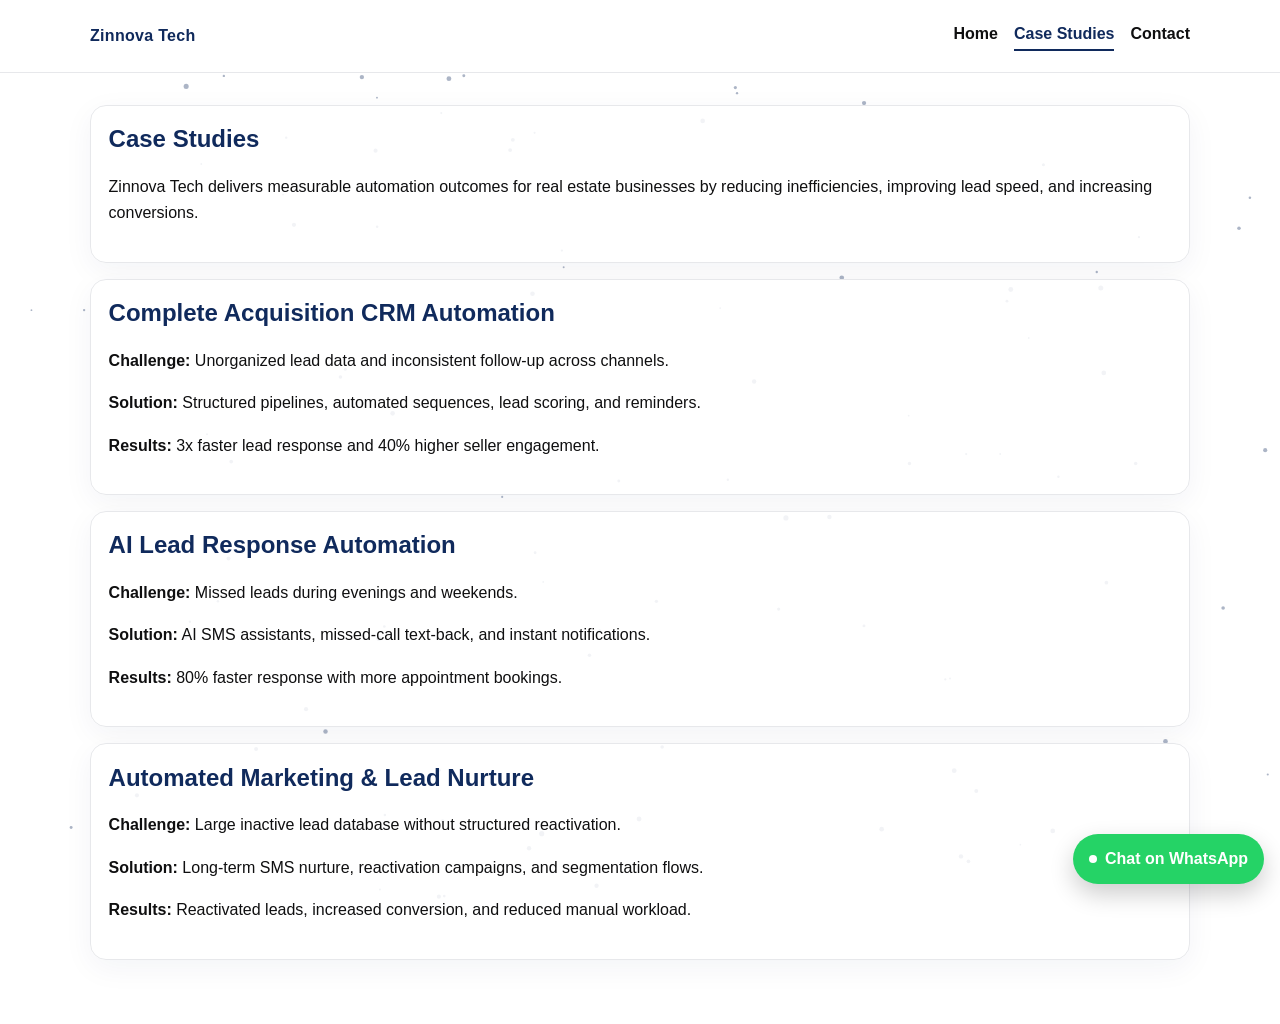
==== case-studies.html @ e3f0b49b "Build styled multi-page site with cursor particles and WhatsApp widget" ====
<!doctype html>
<html lang="en">
  <head>
    <meta charset="UTF-8" />
    <meta name="viewport" content="width=device-width, initial-scale=1.0" />
    <title>Zinnova Tech | Case Studies</title>
    <link rel="stylesheet" href="styles.css" />
  </head>
  <body>
    <canvas id="particle-canvas" aria-hidden="true"></canvas>

    <header class="site-header">
      <div class="container nav-wrap">
        <a class="logo" href="index.html">Zinnova Tech</a>
        <nav>
          <a href="index.html">Home</a>
          <a href="case-studies.html" class="active">Case Studies</a>
          <a href="contact.html">Contact</a>
        </nav>
      </div>
    </header>

    <main class="container">
      <section class="card">
        <h1>Case Studies</h1>
        <p>
          Zinnova Tech delivers measurable automation outcomes for real estate businesses by
          reducing inefficiencies, improving lead speed, and increasing conversions.
        </p>
      </section>

      <section class="card">
        <h2>Complete Acquisition CRM Automation</h2>
        <p><strong>Challenge:</strong> Unorganized lead data and inconsistent follow-up across channels.</p>
        <p><strong>Solution:</strong> Structured pipelines, automated sequences, lead scoring, and reminders.</p>
        <p><strong>Results:</strong> 3x faster lead response and 40% higher seller engagement.</p>
      </section>

      <section class="card">
        <h2>AI Lead Response Automation</h2>
        <p><strong>Challenge:</strong> Missed leads during evenings and weekends.</p>
        <p><strong>Solution:</strong> AI SMS assistants, missed-call text-back, and instant notifications.</p>
        <p><strong>Results:</strong> 80% faster response with more appointment bookings.</p>
      </section>

      <section class="card">
        <h2>Automated Marketing & Lead Nurture</h2>
        <p><strong>Challenge:</strong> Large inactive lead database without structured reactivation.</p>
        <p><strong>Solution:</strong> Long-term SMS nurture, reactivation campaigns, and segmentation flows.</p>
        <p><strong>Results:</strong> Reactivated leads, increased conversion, and reduced manual workload.</p>
      </section>
    </main>

    <a
      class="whatsapp-widget"
      href="https://wa.me/923081890453"
      target="_blank"
      rel="noopener noreferrer"
      aria-label="Chat on WhatsApp"
    >
      <span class="dot"></span>
      Chat on WhatsApp
    </a>

    <script src="script.js"></script>
  </body>
</html>
---- styles.css ----
:root {
  --bg: #ffffff;
  --text: #0f0f10;
  --navy: #102a5c;
  --muted: #4c5565;
  --border: #e7e8eb;
  --card: rgba(255, 255, 255, 0.84);
}

* {
  box-sizing: border-box;
}

body {
  margin: 0;
  font-family: Inter, Segoe UI, Roboto, Arial, sans-serif;
  background: var(--bg);
  color: var(--text);
  line-height: 1.65;
}

#particle-canvas {
  position: fixed;
  inset: 0;
  z-index: -1;
  pointer-events: none;
}

.container {
  width: min(1100px, calc(100% - 2rem));
  margin-inline: auto;
}

.site-header {
  position: sticky;
  top: 0;
  z-index: 4;
  background: rgba(255, 255, 255, 0.95);
  backdrop-filter: blur(8px);
  border-bottom: 1px solid var(--border);
}

.nav-wrap {
  min-height: 72px;
  display: flex;
  align-items: center;
  justify-content: space-between;
  gap: 1rem;
}

.logo {
  color: var(--navy);
  text-decoration: none;
  font-weight: 800;
  letter-spacing: 0.3px;
}

nav {
  display: flex;
  gap: 1rem;
}

nav a {
  color: var(--text);
  text-decoration: none;
  font-weight: 600;
  padding-bottom: 2px;
  border-bottom: 2px solid transparent;
}

nav a.active,
nav a:hover {
  color: var(--navy);
  border-color: var(--navy);
}

main {
  padding: 2rem 0 4rem;
  display: grid;
  gap: 1rem;
}

.card {
  border: 1px solid var(--border);
  border-radius: 16px;
  background: var(--card);
  padding: 1.2rem 1.1rem;
  box-shadow: 0 8px 30px rgba(16, 42, 92, 0.05);
}

h1,
h2,
h3 {
  color: var(--navy);
  line-height: 1.2;
  margin-top: 0;
}

p,
li {
  color: var(--text);
}

.hero p {
  color: var(--muted);
}

.grid.two {
  display: grid;
  grid-template-columns: repeat(2, minmax(0, 1fr));
  gap: 1rem;
}

.button-row {
  margin-top: 1rem;
  display: flex;
  gap: 0.75rem;
  flex-wrap: wrap;
}

.btn {
  display: inline-flex;
  align-items: center;
  justify-content: center;
  text-decoration: none;
  border-radius: 10px;
  padding: 0.65rem 1rem;
  font-weight: 700;
  border: 1px solid var(--border);
  color: var(--text);
  transition: transform 0.2s ease, box-shadow 0.2s ease;
}

.btn:hover {
  transform: translateY(-1px);
  box-shadow: 0 8px 20px rgba(0, 0, 0, 0.07);
}

.btn.primary {
  background: var(--navy);
  color: white;
  border-color: var(--navy);
}

.whatsapp-widget {
  position: fixed;
  right: 1rem;
  bottom: 1rem;
  z-index: 5;
  background: #25d366;
  color: #fff;
  text-decoration: none;
  padding: 0.75rem 1rem;
  border-radius: 999px;
  font-weight: 700;
  box-shadow: 0 10px 24px rgba(0, 0, 0, 0.2);
  display: inline-flex;
  align-items: center;
  gap: 0.5rem;
}

.whatsapp-widget .dot {
  width: 8px;
  height: 8px;
  background: white;
  border-radius: 999px;
}

@media (max-width: 800px) {
  .grid.two {
    grid-template-columns: 1fr;
  }

  nav {
    font-size: 0.92rem;
  }
}
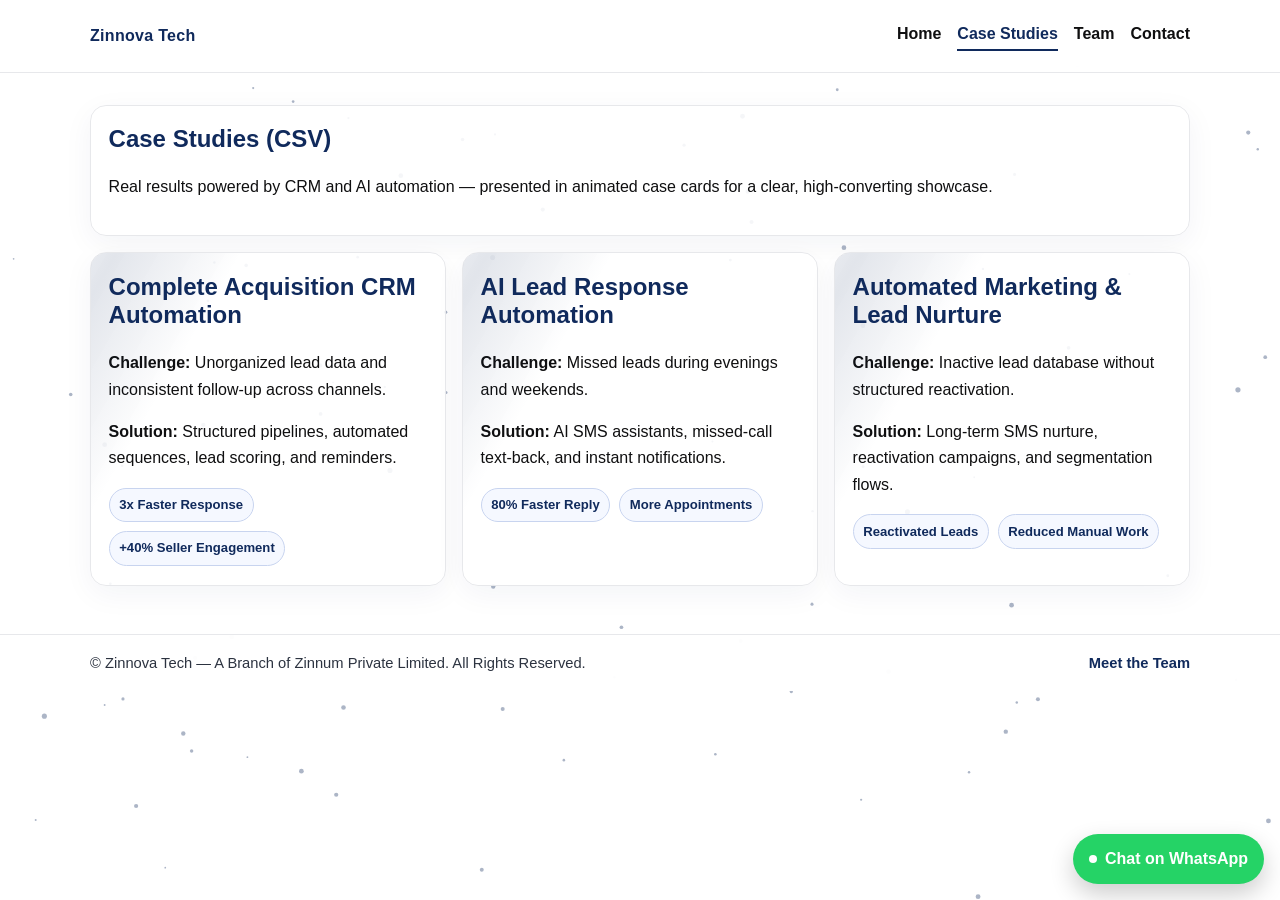
==== commit 0ad05005: "Enhance pages with animated case cards, footer, and new team page" ====
--- a/case-studies.html
+++ b/case-studies.html
@@ -15,41 +15,60 @@
         <nav>
           <a href="index.html">Home</a>
           <a href="case-studies.html" class="active">Case Studies</a>
+          <a href="team.html">Team</a>
           <a href="contact.html">Contact</a>
         </nav>
       </div>
     </header>
 
     <main class="container">
-      <section class="card">
-        <h1>Case Studies</h1>
+      <section class="card animated-card">
+        <h1>Case Studies (CSV)</h1>
         <p>
-          Zinnova Tech delivers measurable automation outcomes for real estate businesses by
-          reducing inefficiencies, improving lead speed, and increasing conversions.
+          Real results powered by CRM and AI automation — presented in animated case cards for a
+          clear, high-converting showcase.
         </p>
       </section>
 
-      <section class="card">
-        <h2>Complete Acquisition CRM Automation</h2>
-        <p><strong>Challenge:</strong> Unorganized lead data and inconsistent follow-up across channels.</p>
-        <p><strong>Solution:</strong> Structured pipelines, automated sequences, lead scoring, and reminders.</p>
-        <p><strong>Results:</strong> 3x faster lead response and 40% higher seller engagement.</p>
-      </section>
+      <section class="study-grid">
+        <article class="card study-card animated-card delay-1">
+          <h2>Complete Acquisition CRM Automation</h2>
+          <p><strong>Challenge:</strong> Unorganized lead data and inconsistent follow-up across channels.</p>
+          <p><strong>Solution:</strong> Structured pipelines, automated sequences, lead scoring, and reminders.</p>
+          <div class="result-row">
+            <span class="pill">3x Faster Response</span>
+            <span class="pill">+40% Seller Engagement</span>
+          </div>
+        </article>
 
-      <section class="card">
-        <h2>AI Lead Response Automation</h2>
-        <p><strong>Challenge:</strong> Missed leads during evenings and weekends.</p>
-        <p><strong>Solution:</strong> AI SMS assistants, missed-call text-back, and instant notifications.</p>
-        <p><strong>Results:</strong> 80% faster response with more appointment bookings.</p>
-      </section>
+        <article class="card study-card animated-card delay-2">
+          <h2>AI Lead Response Automation</h2>
+          <p><strong>Challenge:</strong> Missed leads during evenings and weekends.</p>
+          <p><strong>Solution:</strong> AI SMS assistants, missed-call text-back, and instant notifications.</p>
+          <div class="result-row">
+            <span class="pill">80% Faster Reply</span>
+            <span class="pill">More Appointments</span>
+          </div>
+        </article>
 
-      <section class="card">
-        <h2>Automated Marketing & Lead Nurture</h2>
-        <p><strong>Challenge:</strong> Large inactive lead database without structured reactivation.</p>
-        <p><strong>Solution:</strong> Long-term SMS nurture, reactivation campaigns, and segmentation flows.</p>
-        <p><strong>Results:</strong> Reactivated leads, increased conversion, and reduced manual workload.</p>
+        <article class="card study-card animated-card delay-3">
+          <h2>Automated Marketing & Lead Nurture</h2>
+          <p><strong>Challenge:</strong> Inactive lead database without structured reactivation.</p>
+          <p><strong>Solution:</strong> Long-term SMS nurture, reactivation campaigns, and segmentation flows.</p>
+          <div class="result-row">
+            <span class="pill">Reactivated Leads</span>
+            <span class="pill">Reduced Manual Work</span>
+          </div>
+        </article>
       </section>
     </main>
+
+    <footer class="site-footer">
+      <div class="container footer-wrap">
+        <p>© Zinnova Tech — A Branch of Zinnum Private Limited. All Rights Reserved.</p>
+        <p><a href="team.html">Meet the Team</a></p>
+      </div>
+    </footer>
 
     <a
       class="whatsapp-widget"
--- a/styles.css
+++ b/styles.css
@@ -4,12 +4,10 @@
   --navy: #102a5c;
   --muted: #4c5565;
   --border: #e7e8eb;
-  --card: rgba(255, 255, 255, 0.84);
-}
-
-* {
-  box-sizing: border-box;
-}
+  --card: rgba(255, 255, 255, 0.88);
+}
+
+* { box-sizing: border-box; }
 
 body {
   margin: 0;
@@ -34,7 +32,7 @@
 .site-header {
   position: sticky;
   top: 0;
-  z-index: 4;
+  z-index: 8;
   background: rgba(255, 255, 255, 0.95);
   backdrop-filter: blur(8px);
   border-bottom: 1px solid var(--border);
@@ -52,13 +50,10 @@
   color: var(--navy);
   text-decoration: none;
   font-weight: 800;
-  letter-spacing: 0.3px;
-}
-
-nav {
-  display: flex;
-  gap: 1rem;
-}
+  letter-spacing: .3px;
+}
+
+nav { display: flex; gap: 1rem; flex-wrap: wrap; }
 
 nav a {
   color: var(--text);
@@ -75,7 +70,7 @@
 }
 
 main {
-  padding: 2rem 0 4rem;
+  padding: 2rem 0 3rem;
   display: grid;
   gap: 1rem;
 }
@@ -85,25 +80,65 @@
   border-radius: 16px;
   background: var(--card);
   padding: 1.2rem 1.1rem;
-  box-shadow: 0 8px 30px rgba(16, 42, 92, 0.05);
-}
-
-h1,
-h2,
-h3 {
+  box-shadow: 0 8px 30px rgba(16, 42, 92, .05);
+  transition: transform .25s ease, box-shadow .25s ease;
+}
+
+.animated-card {
+  opacity: 0;
+  transform: translateY(14px);
+  animation: cardIn .65s ease forwards;
+}
+.delay-1 { animation-delay: .08s; }
+.delay-2 { animation-delay: .16s; }
+.delay-3 { animation-delay: .24s; }
+.delay-4 { animation-delay: .32s; }
+
+.card:hover {
+  transform: translateY(-5px);
+  box-shadow: 0 14px 38px rgba(16, 42, 92, .12);
+}
+
+.study-card {
+  position: relative;
+  overflow: hidden;
+}
+
+.study-card::before {
+  content: "";
+  position: absolute;
+  inset: -150% -20%;
+  background: linear-gradient(120deg, transparent 40%, rgba(16, 42, 92, .12), transparent 60%);
+  transform: translateX(-50%);
+  animation: shimmer 5s linear infinite;
+}
+
+.study-grid {
+  display: grid;
+  gap: 1rem;
+  grid-template-columns: repeat(3, minmax(0, 1fr));
+}
+
+.pill {
+  display: inline-block;
+  font-size: .82rem;
+  padding: .34rem .6rem;
+  border-radius: 999px;
+  border: 1px solid #c8d4ef;
   color: var(--navy);
-  line-height: 1.2;
-  margin-top: 0;
-}
-
-p,
-li {
-  color: var(--text);
-}
-
-.hero p {
-  color: var(--muted);
-}
+  background: #f5f8ff;
+  font-weight: 700;
+}
+
+.result-row {
+  display: flex;
+  gap: .55rem;
+  flex-wrap: wrap;
+}
+
+h1,h2,h3 { color: var(--navy); line-height: 1.2; margin-top: 0; }
+p,li { color: var(--text); }
+.hero p { color: var(--muted); }
 
 .grid.two {
   display: grid;
@@ -114,7 +149,7 @@
 .button-row {
   margin-top: 1rem;
   display: flex;
-  gap: 0.75rem;
+  gap: .75rem;
   flex-wrap: wrap;
 }
 
@@ -124,54 +159,76 @@
   justify-content: center;
   text-decoration: none;
   border-radius: 10px;
-  padding: 0.65rem 1rem;
+  padding: .65rem 1rem;
   font-weight: 700;
   border: 1px solid var(--border);
   color: var(--text);
-  transition: transform 0.2s ease, box-shadow 0.2s ease;
-}
-
-.btn:hover {
-  transform: translateY(-1px);
-  box-shadow: 0 8px 20px rgba(0, 0, 0, 0.07);
-}
-
-.btn.primary {
-  background: var(--navy);
-  color: white;
-  border-color: var(--navy);
-}
+  transition: transform .2s ease, box-shadow .2s ease;
+}
+
+.btn:hover { transform: translateY(-1px); box-shadow: 0 8px 20px rgba(0,0,0,.07); }
+.btn.primary { background: var(--navy); color: #fff; border-color: var(--navy); }
+
+.site-footer {
+  border-top: 1px solid var(--border);
+  background: rgba(255, 255, 255, .97);
+}
+
+.footer-wrap {
+  padding: 1rem 0;
+  display: flex;
+  align-items: center;
+  justify-content: space-between;
+  gap: 1rem;
+  flex-wrap: wrap;
+}
+
+.footer-wrap p {
+  margin: 0;
+  color: #2c3340;
+  font-size: .92rem;
+}
+
+.footer-wrap a { color: var(--navy); font-weight: 700; text-decoration: none; }
 
 .whatsapp-widget {
   position: fixed;
   right: 1rem;
   bottom: 1rem;
-  z-index: 5;
+  z-index: 12;
   background: #25d366;
   color: #fff;
   text-decoration: none;
-  padding: 0.75rem 1rem;
+  padding: .75rem 1rem;
   border-radius: 999px;
   font-weight: 700;
-  box-shadow: 0 10px 24px rgba(0, 0, 0, 0.2);
+  box-shadow: 0 10px 24px rgba(0, 0, 0, .2);
   display: inline-flex;
   align-items: center;
-  gap: 0.5rem;
+  gap: .5rem;
 }
 
 .whatsapp-widget .dot {
   width: 8px;
   height: 8px;
-  background: white;
+  background: #fff;
   border-radius: 999px;
 }
 
+@keyframes cardIn {
+  to { opacity: 1; transform: translateY(0); }
+}
+
+@keyframes shimmer {
+  0% { transform: translateX(-40%) rotate(8deg); }
+  100% { transform: translateX(40%) rotate(8deg); }
+}
+
+@media (max-width: 980px) {
+  .study-grid { grid-template-columns: 1fr; }
+}
+
 @media (max-width: 800px) {
-  .grid.two {
-    grid-template-columns: 1fr;
-  }
-
-  nav {
-    font-size: 0.92rem;
-  }
-}
+  .grid.two { grid-template-columns: 1fr; }
+  nav { font-size: .92rem; }
+}
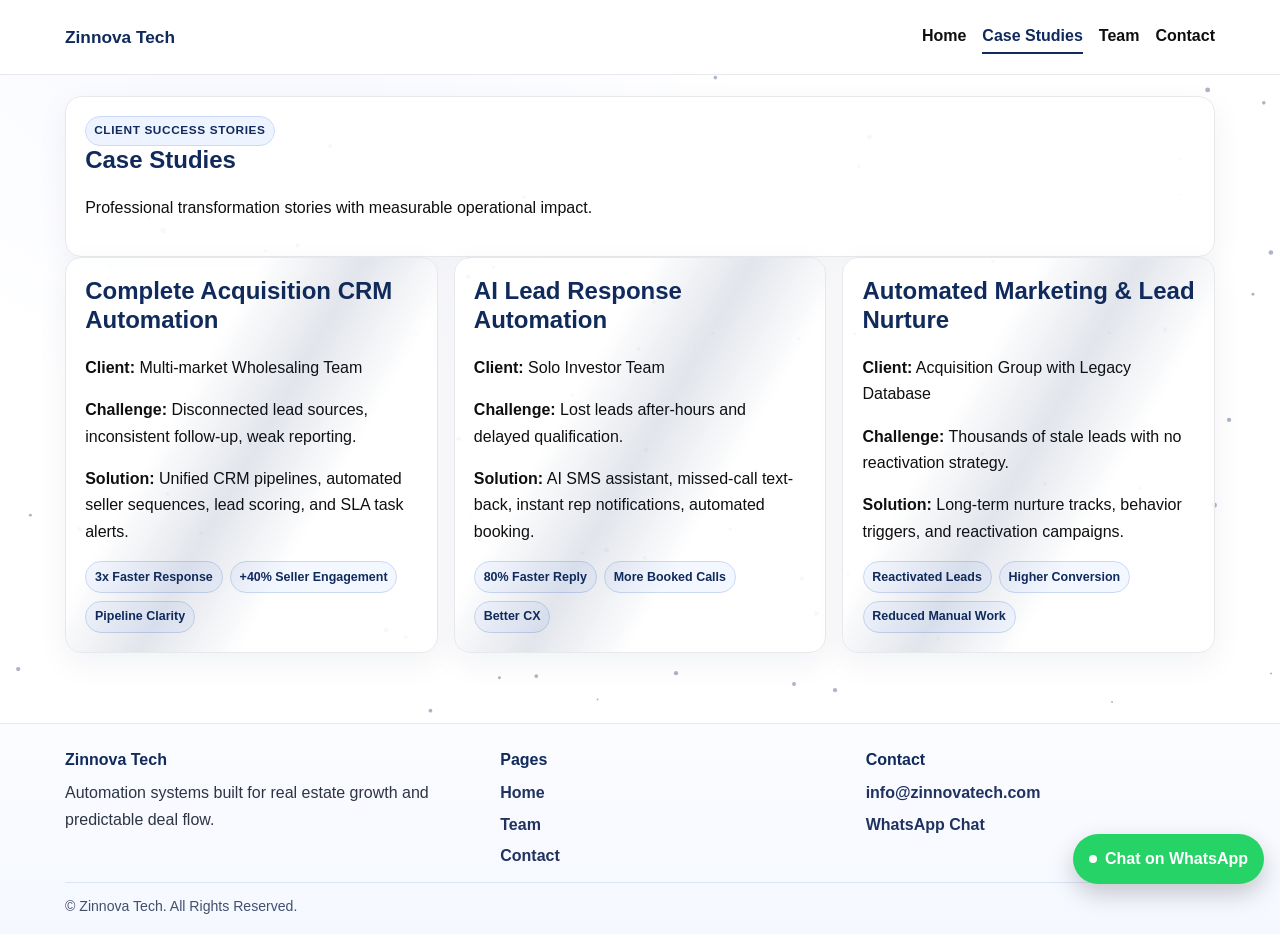
==== commit 44e7dd62: "Professionalize UI with detailed team profiles, advanced cards, and full footer" ====
--- a/case-studies.html
+++ b/case-studies.html
@@ -8,7 +8,6 @@
   </head>
   <body>
     <canvas id="particle-canvas" aria-hidden="true"></canvas>
-
     <header class="site-header">
       <div class="container nav-wrap">
         <a class="logo" href="index.html">Zinnova Tech</a>
@@ -21,66 +20,50 @@
       </div>
     </header>
 
-    <main class="container">
+    <main class="container section-gap">
       <section class="card animated-card">
-        <h1>Case Studies (CSV)</h1>
-        <p>
-          Real results powered by CRM and AI automation — presented in animated case cards for a
-          clear, high-converting showcase.
-        </p>
+        <span class="eyebrow">Client Success Stories</span>
+        <h1>Case Studies</h1>
+        <p>Professional transformation stories with measurable operational impact.</p>
       </section>
 
       <section class="study-grid">
         <article class="card study-card animated-card delay-1">
           <h2>Complete Acquisition CRM Automation</h2>
-          <p><strong>Challenge:</strong> Unorganized lead data and inconsistent follow-up across channels.</p>
-          <p><strong>Solution:</strong> Structured pipelines, automated sequences, lead scoring, and reminders.</p>
-          <div class="result-row">
-            <span class="pill">3x Faster Response</span>
-            <span class="pill">+40% Seller Engagement</span>
-          </div>
+          <p><strong>Client:</strong> Multi-market Wholesaling Team</p>
+          <p><strong>Challenge:</strong> Disconnected lead sources, inconsistent follow-up, weak reporting.</p>
+          <p><strong>Solution:</strong> Unified CRM pipelines, automated seller sequences, lead scoring, and SLA task alerts.</p>
+          <div class="result-row"><span class="pill">3x Faster Response</span><span class="pill">+40% Seller Engagement</span><span class="pill">Pipeline Clarity</span></div>
         </article>
 
         <article class="card study-card animated-card delay-2">
           <h2>AI Lead Response Automation</h2>
-          <p><strong>Challenge:</strong> Missed leads during evenings and weekends.</p>
-          <p><strong>Solution:</strong> AI SMS assistants, missed-call text-back, and instant notifications.</p>
-          <div class="result-row">
-            <span class="pill">80% Faster Reply</span>
-            <span class="pill">More Appointments</span>
-          </div>
+          <p><strong>Client:</strong> Solo Investor Team</p>
+          <p><strong>Challenge:</strong> Lost leads after-hours and delayed qualification.</p>
+          <p><strong>Solution:</strong> AI SMS assistant, missed-call text-back, instant rep notifications, automated booking.</p>
+          <div class="result-row"><span class="pill">80% Faster Reply</span><span class="pill">More Booked Calls</span><span class="pill">Better CX</span></div>
         </article>
 
         <article class="card study-card animated-card delay-3">
           <h2>Automated Marketing & Lead Nurture</h2>
-          <p><strong>Challenge:</strong> Inactive lead database without structured reactivation.</p>
-          <p><strong>Solution:</strong> Long-term SMS nurture, reactivation campaigns, and segmentation flows.</p>
-          <div class="result-row">
-            <span class="pill">Reactivated Leads</span>
-            <span class="pill">Reduced Manual Work</span>
-          </div>
+          <p><strong>Client:</strong> Acquisition Group with Legacy Database</p>
+          <p><strong>Challenge:</strong> Thousands of stale leads with no reactivation strategy.</p>
+          <p><strong>Solution:</strong> Long-term nurture tracks, behavior triggers, and reactivation campaigns.</p>
+          <div class="result-row"><span class="pill">Reactivated Leads</span><span class="pill">Higher Conversion</span><span class="pill">Reduced Manual Work</span></div>
         </article>
       </section>
     </main>
 
     <footer class="site-footer">
-      <div class="container footer-wrap">
-        <p>© Zinnova Tech — A Branch of Zinnum Private Limited. All Rights Reserved.</p>
-        <p><a href="team.html">Meet the Team</a></p>
+      <div class="container footer-grid">
+        <div><h4>Zinnova Tech</h4><p>Automation systems built for real estate growth and predictable deal flow.</p></div>
+        <div><h4>Pages</h4><ul><li><a href="index.html">Home</a></li><li><a href="team.html">Team</a></li><li><a href="contact.html">Contact</a></li></ul></div>
+        <div><h4>Contact</h4><ul><li><a href="mailto:info@zinnovatech.com">info@zinnovatech.com</a></li><li><a href="https://wa.me/923081890453" target="_blank" rel="noopener noreferrer">WhatsApp Chat</a></li></ul></div>
       </div>
+      <div class="container footer-bottom">© Zinnova Tech. All Rights Reserved.</div>
     </footer>
 
-    <a
-      class="whatsapp-widget"
-      href="https://wa.me/923081890453"
-      target="_blank"
-      rel="noopener noreferrer"
-      aria-label="Chat on WhatsApp"
-    >
-      <span class="dot"></span>
-      Chat on WhatsApp
-    </a>
-
+    <a class="whatsapp-widget" href="https://wa.me/923081890453" target="_blank" rel="noopener noreferrer" aria-label="Chat on WhatsApp"><span class="dot"></span>Chat on WhatsApp</a>
     <script src="script.js"></script>
   </body>
 </html>
--- a/styles.css
+++ b/styles.css
@@ -4,155 +4,137 @@
   --navy: #102a5c;
   --muted: #4c5565;
   --border: #e7e8eb;
-  --card: rgba(255, 255, 255, 0.88);
+  --card: rgba(255, 255, 255, 0.9);
 }
 
 * { box-sizing: border-box; }
-
+html, body { overflow-x: hidden; }
 body {
   margin: 0;
   font-family: Inter, Segoe UI, Roboto, Arial, sans-serif;
-  background: var(--bg);
   color: var(--text);
+  background: radial-gradient(circle at 20% -10%, #f4f7ff, #fff 35%) no-repeat;
   line-height: 1.65;
 }
 
-#particle-canvas {
-  position: fixed;
-  inset: 0;
-  z-index: -1;
-  pointer-events: none;
-}
-
-.container {
-  width: min(1100px, calc(100% - 2rem));
-  margin-inline: auto;
-}
+#particle-canvas { position: fixed; inset: 0; z-index: -1; pointer-events: none; }
+
+.container { width: min(1150px, calc(100% - 2rem)); margin-inline: auto; }
+.section-gap { padding-top: 1.3rem; padding-bottom: 2.4rem; }
 
 .site-header {
   position: sticky;
   top: 0;
-  z-index: 8;
-  background: rgba(255, 255, 255, 0.95);
+  z-index: 40;
+  background: rgba(255, 255, 255, 0.92);
+  border-bottom: 1px solid var(--border);
   backdrop-filter: blur(8px);
-  border-bottom: 1px solid var(--border);
-}
-
-.nav-wrap {
-  min-height: 72px;
-  display: flex;
-  align-items: center;
-  justify-content: space-between;
-  gap: 1rem;
-}
-
-.logo {
-  color: var(--navy);
-  text-decoration: none;
-  font-weight: 800;
-  letter-spacing: .3px;
-}
-
+}
+
+.nav-wrap { min-height: 74px; display: flex; align-items: center; justify-content: space-between; gap: 1rem; }
+.logo { color: var(--navy); text-decoration: none; font-size: 1.08rem; font-weight: 800; }
 nav { display: flex; gap: 1rem; flex-wrap: wrap; }
-
 nav a {
   color: var(--text);
   text-decoration: none;
   font-weight: 600;
-  padding-bottom: 2px;
+  padding: .2rem 0;
   border-bottom: 2px solid transparent;
-}
-
-nav a.active,
-nav a:hover {
+  transition: .2s ease;
+}
+nav a:hover, nav a.active { color: var(--navy); border-color: var(--navy); }
+
+.hero-section { padding: 2rem 0 1rem; }
+.hero-card {
+  background: linear-gradient(145deg, rgba(255,255,255,.95), rgba(246,250,255,.95));
+  border: 1px solid #dce5f7;
+}
+.eyebrow {
+  display: inline-block;
+  font-weight: 800;
+  letter-spacing: .6px;
+  text-transform: uppercase;
+  font-size: .74rem;
   color: var(--navy);
-  border-color: var(--navy);
-}
-
-main {
-  padding: 2rem 0 3rem;
+  background: #edf3ff;
+  border: 1px solid #ccdaf8;
+  padding: .26rem .5rem;
+  border-radius: 999px;
+}
+
+.hero-metrics {
+  margin-top: 1rem;
   display: grid;
-  gap: 1rem;
-}
+  gap: .6rem;
+  grid-template-columns: repeat(3, minmax(0, 1fr));
+}
+.hero-metrics div {
+  border: 1px solid #d9e3f7;
+  background: #f7faff;
+  border-radius: 12px;
+  padding: .65rem;
+  text-align: center;
+}
+.hero-metrics strong { display: block; color: var(--navy); font-size: 1.1rem; }
+.hero-metrics span { color: #3a465c; font-size: .85rem; }
 
 .card {
+  background: var(--card);
   border: 1px solid var(--border);
   border-radius: 16px;
-  background: var(--card);
-  padding: 1.2rem 1.1rem;
-  box-shadow: 0 8px 30px rgba(16, 42, 92, .05);
+  padding: 1.2rem;
+  box-shadow: 0 10px 32px rgba(16, 42, 92, 0.06);
   transition: transform .25s ease, box-shadow .25s ease;
 }
-
-.animated-card {
-  opacity: 0;
-  transform: translateY(14px);
-  animation: cardIn .65s ease forwards;
-}
-.delay-1 { animation-delay: .08s; }
-.delay-2 { animation-delay: .16s; }
-.delay-3 { animation-delay: .24s; }
-.delay-4 { animation-delay: .32s; }
-
-.card:hover {
-  transform: translateY(-5px);
-  box-shadow: 0 14px 38px rgba(16, 42, 92, .12);
-}
-
-.study-card {
-  position: relative;
-  overflow: hidden;
-}
-
+.card:hover { transform: translateY(-4px); box-shadow: 0 18px 40px rgba(16, 42, 92, 0.12); }
+
+.section-title { color: var(--navy); margin: 0 0 .85rem; }
+.feature-grid, .study-grid, .team-grid { display: grid; gap: 1rem; }
+.feature-grid { grid-template-columns: repeat(2, minmax(0, 1fr)); }
+.study-grid { grid-template-columns: repeat(3, minmax(0, 1fr)); }
+.team-grid { grid-template-columns: repeat(2, minmax(0, 1fr)); }
+.contact-grid { display: grid; grid-template-columns: 1.1fr .9fr; gap: 1rem; }
+
+.feature-card h3, .study-card h2, .team-card h3, h1, h2, h3 { color: var(--navy); margin-top: 0; line-height: 1.2; }
+p, li { color: var(--text); }
+
+.study-card { position: relative; overflow: hidden; }
 .study-card::before {
   content: "";
   position: absolute;
-  inset: -150% -20%;
-  background: linear-gradient(120deg, transparent 40%, rgba(16, 42, 92, .12), transparent 60%);
-  transform: translateX(-50%);
+  inset: -220% -60%;
+  background: linear-gradient(120deg, transparent 45%, rgba(16, 42, 92, .12), transparent 55%);
   animation: shimmer 5s linear infinite;
 }
-
-.study-grid {
+.result-row { display: flex; flex-wrap: wrap; gap: .45rem; margin-top: .4rem; }
+.pill {
+  border: 1px solid #ccd9f3;
+  background: #f3f7ff;
+  color: var(--navy);
+  border-radius: 999px;
+  padding: .3rem .55rem;
+  font-size: .78rem;
+  font-weight: 700;
+}
+
+.team-card .avatar {
+  width: 52px;
+  height: 52px;
+  border-radius: 50%;
+  background: linear-gradient(140deg, #15367c, #345fb7);
+  color: white;
+  font-weight: 800;
   display: grid;
-  gap: 1rem;
-  grid-template-columns: repeat(3, minmax(0, 1fr));
-}
-
-.pill {
-  display: inline-block;
-  font-size: .82rem;
-  padding: .34rem .6rem;
-  border-radius: 999px;
-  border: 1px solid #c8d4ef;
-  color: var(--navy);
-  background: #f5f8ff;
-  font-weight: 700;
-}
-
-.result-row {
-  display: flex;
-  gap: .55rem;
-  flex-wrap: wrap;
-}
-
-h1,h2,h3 { color: var(--navy); line-height: 1.2; margin-top: 0; }
-p,li { color: var(--text); }
-.hero p { color: var(--muted); }
-
-.grid.two {
-  display: grid;
-  grid-template-columns: repeat(2, minmax(0, 1fr));
-  gap: 1rem;
-}
-
-.button-row {
-  margin-top: 1rem;
-  display: flex;
-  gap: .75rem;
-  flex-wrap: wrap;
-}
-
+  place-items: center;
+  margin-bottom: .7rem;
+}
+.team-card .role {
+  margin: .2rem 0 .5rem;
+  color: #31466e;
+  font-weight: 700;
+}
+
+.button-row { margin-top: 1rem; display: flex; gap: .75rem; flex-wrap: wrap; }
 .btn {
   display: inline-flex;
   align-items: center;
@@ -163,72 +145,65 @@
   font-weight: 700;
   border: 1px solid var(--border);
   color: var(--text);
-  transition: transform .2s ease, box-shadow .2s ease;
-}
-
-.btn:hover { transform: translateY(-1px); box-shadow: 0 8px 20px rgba(0,0,0,.07); }
+}
 .btn.primary { background: var(--navy); color: #fff; border-color: var(--navy); }
 
 .site-footer {
+  margin-top: 2rem;
   border-top: 1px solid var(--border);
-  background: rgba(255, 255, 255, .97);
-}
-
-.footer-wrap {
-  padding: 1rem 0;
-  display: flex;
-  align-items: center;
-  justify-content: space-between;
+  background: linear-gradient(180deg, #fbfcff, #f5f8ff);
+}
+.footer-grid {
+  display: grid;
+  grid-template-columns: 1.2fr 1fr 1fr;
   gap: 1rem;
-  flex-wrap: wrap;
-}
-
-.footer-wrap p {
-  margin: 0;
-  color: #2c3340;
-  font-size: .92rem;
-}
-
-.footer-wrap a { color: var(--navy); font-weight: 700; text-decoration: none; }
+  padding: 1.4rem 0 .8rem;
+}
+.footer-grid h4 { margin: 0 0 .45rem; color: var(--navy); }
+.footer-grid p, .footer-grid li { margin: 0; color: #2d3544; }
+.footer-grid ul { list-style: none; padding: 0; margin: 0; display: grid; gap: .32rem; }
+.footer-grid a { color: #1f3260; text-decoration: none; font-weight: 600; }
+.footer-bottom {
+  border-top: 1px solid #dce3f3;
+  color: #42506c;
+  font-size: .88rem;
+  padding: .7rem 0 1rem;
+}
 
 .whatsapp-widget {
   position: fixed;
   right: 1rem;
   bottom: 1rem;
-  z-index: 12;
+  z-index: 90;
   background: #25d366;
   color: #fff;
   text-decoration: none;
   padding: .75rem 1rem;
   border-radius: 999px;
   font-weight: 700;
-  box-shadow: 0 10px 24px rgba(0, 0, 0, .2);
+  box-shadow: 0 10px 24px rgba(0,0,0,.2);
   display: inline-flex;
   align-items: center;
   gap: .5rem;
 }
-
-.whatsapp-widget .dot {
-  width: 8px;
-  height: 8px;
-  background: #fff;
-  border-radius: 999px;
-}
-
-@keyframes cardIn {
-  to { opacity: 1; transform: translateY(0); }
-}
-
-@keyframes shimmer {
-  0% { transform: translateX(-40%) rotate(8deg); }
-  100% { transform: translateX(40%) rotate(8deg); }
-}
-
-@media (max-width: 980px) {
+.whatsapp-widget .dot { width: 8px; height: 8px; background: #fff; border-radius: 999px; }
+
+.animated-card { opacity: 0; transform: translateY(12px); animation: cardIn .6s ease forwards; }
+.delay-1 { animation-delay: .08s; }
+.delay-2 { animation-delay: .16s; }
+.delay-3 { animation-delay: .24s; }
+.delay-4 { animation-delay: .32s; }
+
+@keyframes cardIn { to { opacity: 1; transform: translateY(0); } }
+@keyframes shimmer { 0% { transform: translateX(-50%) rotate(9deg); } 100% { transform: translateX(50%) rotate(9deg); } }
+
+@media (max-width: 1000px) {
   .study-grid { grid-template-columns: 1fr; }
-}
-
-@media (max-width: 800px) {
-  .grid.two { grid-template-columns: 1fr; }
-  nav { font-size: .92rem; }
-}
+  .team-grid { grid-template-columns: 1fr; }
+  .feature-grid { grid-template-columns: 1fr; }
+  .contact-grid { grid-template-columns: 1fr; }
+  .footer-grid { grid-template-columns: 1fr; }
+}
+@media (max-width: 760px) {
+  .hero-metrics { grid-template-columns: 1fr; }
+}
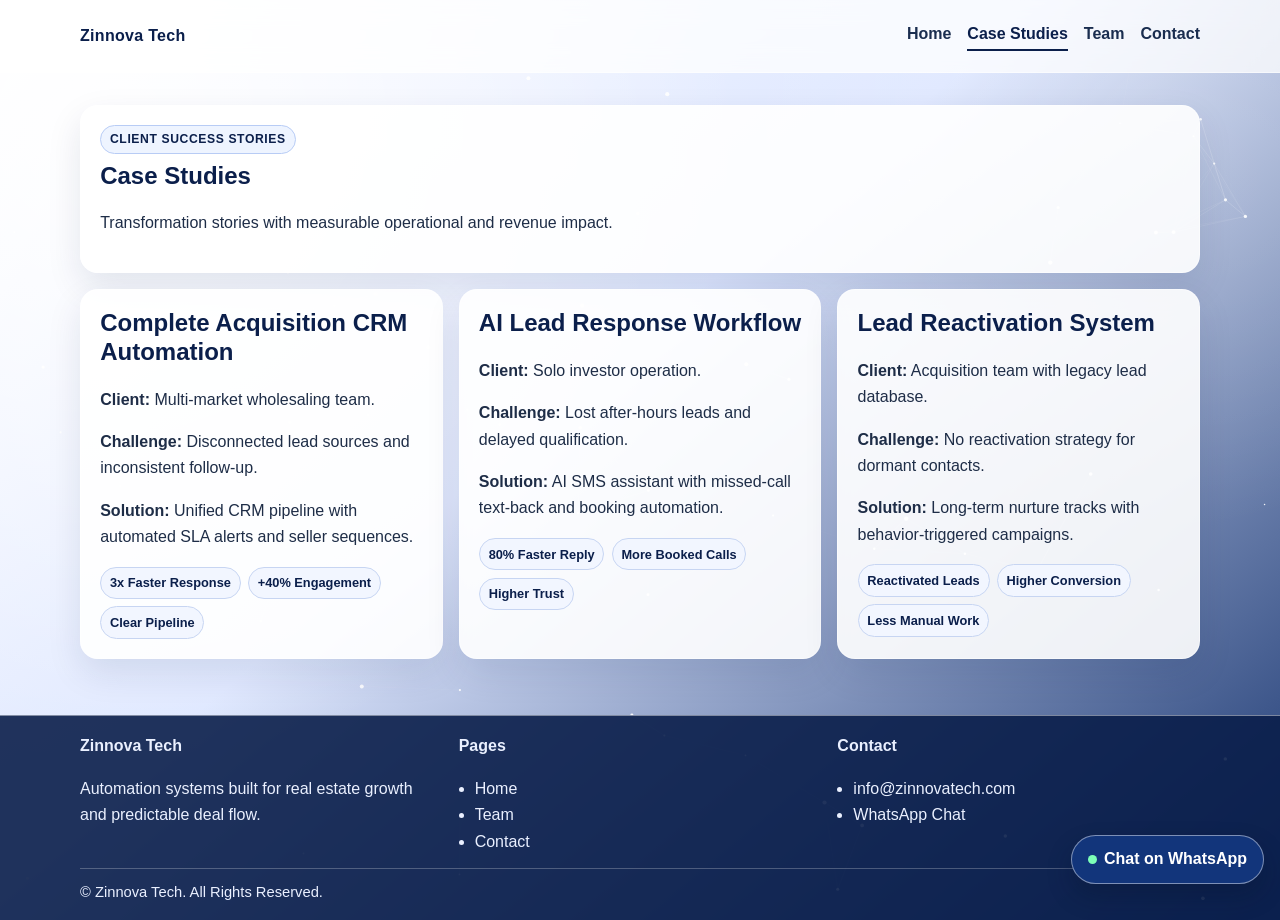
==== commit 89896182: "Fix all site pages and implement white AI particle gradient theme" ====
--- a/case-studies.html
+++ b/case-studies.html
@@ -8,6 +8,7 @@
   </head>
   <body>
     <canvas id="particle-canvas" aria-hidden="true"></canvas>
+
     <header class="site-header">
       <div class="container nav-wrap">
         <a class="logo" href="index.html">Zinnova Tech</a>
@@ -24,46 +25,63 @@
       <section class="card animated-card">
         <span class="eyebrow">Client Success Stories</span>
         <h1>Case Studies</h1>
-        <p>Professional transformation stories with measurable operational impact.</p>
+        <p>Transformation stories with measurable operational and revenue impact.</p>
       </section>
 
       <section class="study-grid">
-        <article class="card study-card animated-card delay-1">
+        <article class="card animated-card delay-1">
           <h2>Complete Acquisition CRM Automation</h2>
-          <p><strong>Client:</strong> Multi-market Wholesaling Team</p>
-          <p><strong>Challenge:</strong> Disconnected lead sources, inconsistent follow-up, weak reporting.</p>
-          <p><strong>Solution:</strong> Unified CRM pipelines, automated seller sequences, lead scoring, and SLA task alerts.</p>
-          <div class="result-row"><span class="pill">3x Faster Response</span><span class="pill">+40% Seller Engagement</span><span class="pill">Pipeline Clarity</span></div>
+          <p><strong>Client:</strong> Multi-market wholesaling team.</p>
+          <p><strong>Challenge:</strong> Disconnected lead sources and inconsistent follow-up.</p>
+          <p><strong>Solution:</strong> Unified CRM pipeline with automated SLA alerts and seller sequences.</p>
+          <div class="result-row"><span class="pill">3x Faster Response</span><span class="pill">+40% Engagement</span><span class="pill">Clear Pipeline</span></div>
         </article>
 
-        <article class="card study-card animated-card delay-2">
-          <h2>AI Lead Response Automation</h2>
-          <p><strong>Client:</strong> Solo Investor Team</p>
-          <p><strong>Challenge:</strong> Lost leads after-hours and delayed qualification.</p>
-          <p><strong>Solution:</strong> AI SMS assistant, missed-call text-back, instant rep notifications, automated booking.</p>
-          <div class="result-row"><span class="pill">80% Faster Reply</span><span class="pill">More Booked Calls</span><span class="pill">Better CX</span></div>
+        <article class="card animated-card delay-2">
+          <h2>AI Lead Response Workflow</h2>
+          <p><strong>Client:</strong> Solo investor operation.</p>
+          <p><strong>Challenge:</strong> Lost after-hours leads and delayed qualification.</p>
+          <p><strong>Solution:</strong> AI SMS assistant with missed-call text-back and booking automation.</p>
+          <div class="result-row"><span class="pill">80% Faster Reply</span><span class="pill">More Booked Calls</span><span class="pill">Higher Trust</span></div>
         </article>
 
-        <article class="card study-card animated-card delay-3">
-          <h2>Automated Marketing & Lead Nurture</h2>
-          <p><strong>Client:</strong> Acquisition Group with Legacy Database</p>
-          <p><strong>Challenge:</strong> Thousands of stale leads with no reactivation strategy.</p>
-          <p><strong>Solution:</strong> Long-term nurture tracks, behavior triggers, and reactivation campaigns.</p>
-          <div class="result-row"><span class="pill">Reactivated Leads</span><span class="pill">Higher Conversion</span><span class="pill">Reduced Manual Work</span></div>
+        <article class="card animated-card delay-3">
+          <h2>Lead Reactivation System</h2>
+          <p><strong>Client:</strong> Acquisition team with legacy lead database.</p>
+          <p><strong>Challenge:</strong> No reactivation strategy for dormant contacts.</p>
+          <p><strong>Solution:</strong> Long-term nurture tracks with behavior-triggered campaigns.</p>
+          <div class="result-row"><span class="pill">Reactivated Leads</span><span class="pill">Higher Conversion</span><span class="pill">Less Manual Work</span></div>
         </article>
       </section>
     </main>
 
     <footer class="site-footer">
       <div class="container footer-grid">
-        <div><h4>Zinnova Tech</h4><p>Automation systems built for real estate growth and predictable deal flow.</p></div>
-        <div><h4>Pages</h4><ul><li><a href="index.html">Home</a></li><li><a href="team.html">Team</a></li><li><a href="contact.html">Contact</a></li></ul></div>
-        <div><h4>Contact</h4><ul><li><a href="mailto:info@zinnovatech.com">info@zinnovatech.com</a></li><li><a href="https://wa.me/923081890453" target="_blank" rel="noopener noreferrer">WhatsApp Chat</a></li></ul></div>
+        <div>
+          <h4>Zinnova Tech</h4>
+          <p>Automation systems built for real estate growth and predictable deal flow.</p>
+        </div>
+        <div>
+          <h4>Pages</h4>
+          <ul>
+            <li><a href="index.html">Home</a></li>
+            <li><a href="team.html">Team</a></li>
+            <li><a href="contact.html">Contact</a></li>
+          </ul>
+        </div>
+        <div>
+          <h4>Contact</h4>
+          <ul>
+            <li><a href="mailto:info@zinnovatech.com">info@zinnovatech.com</a></li>
+            <li><a href="https://wa.me/923081890453" target="_blank" rel="noopener noreferrer">WhatsApp Chat</a></li>
+          </ul>
+        </div>
       </div>
       <div class="container footer-bottom">© Zinnova Tech. All Rights Reserved.</div>
     </footer>
 
     <a class="whatsapp-widget" href="https://wa.me/923081890453" target="_blank" rel="noopener noreferrer" aria-label="Chat on WhatsApp"><span class="dot"></span>Chat on WhatsApp</a>
+
     <script src="script.js"></script>
   </body>
 </html>
--- a/styles.css
+++ b/styles.css
@@ -1,209 +1,332 @@
 :root {
-  --bg: #ffffff;
-  --text: #0f0f10;
-  --navy: #102a5c;
-  --muted: #4c5565;
-  --border: #e7e8eb;
+  --navy: #0b1f4b;
+  --navy-deep: #07132f;
+  --text: #10233f;
+  --muted: #415472;
   --card: rgba(255, 255, 255, 0.9);
-}
-
-* { box-sizing: border-box; }
-html, body { overflow-x: hidden; }
+  --border: rgba(255, 255, 255, 0.45);
+}
+
+* {
+  box-sizing: border-box;
+}
+
+html,
 body {
   margin: 0;
+  padding: 0;
+  overflow-x: hidden;
+}
+
+body {
   font-family: Inter, Segoe UI, Roboto, Arial, sans-serif;
   color: var(--text);
-  background: radial-gradient(circle at 20% -10%, #f4f7ff, #fff 35%) no-repeat;
   line-height: 1.65;
-}
-
-#particle-canvas { position: fixed; inset: 0; z-index: -1; pointer-events: none; }
-
-.container { width: min(1150px, calc(100% - 2rem)); margin-inline: auto; }
-.section-gap { padding-top: 1.3rem; padding-bottom: 2.4rem; }
+  min-height: 100vh;
+  background:
+    radial-gradient(circle at 8% 14%, rgba(255, 255, 255, 0.9), transparent 45%),
+    radial-gradient(circle at 90% 12%, rgba(255, 255, 255, 0.2), transparent 30%),
+    linear-gradient(140deg, #ffffff 0%, #dee7ff 44%, #17346f 100%);
+}
+
+#particle-canvas {
+  position: fixed;
+  inset: 0;
+  z-index: -1;
+  pointer-events: none;
+}
+
+.container {
+  width: min(1120px, calc(100% - 2rem));
+  margin-inline: auto;
+}
 
 .site-header {
   position: sticky;
   top: 0;
-  z-index: 40;
-  background: rgba(255, 255, 255, 0.92);
-  border-bottom: 1px solid var(--border);
-  backdrop-filter: blur(8px);
-}
-
-.nav-wrap { min-height: 74px; display: flex; align-items: center; justify-content: space-between; gap: 1rem; }
-.logo { color: var(--navy); text-decoration: none; font-size: 1.08rem; font-weight: 800; }
-nav { display: flex; gap: 1rem; flex-wrap: wrap; }
+  z-index: 50;
+  border-bottom: 1px solid rgba(255, 255, 255, 0.5);
+  background: rgba(255, 255, 255, 0.74);
+  backdrop-filter: blur(12px);
+}
+
+.nav-wrap {
+  min-height: 72px;
+  display: flex;
+  justify-content: space-between;
+  align-items: center;
+  gap: 1rem;
+}
+
+.logo {
+  text-decoration: none;
+  color: var(--navy);
+  font-weight: 800;
+  letter-spacing: 0.3px;
+}
+
+nav {
+  display: flex;
+  gap: 1rem;
+  flex-wrap: wrap;
+}
+
 nav a {
-  color: var(--text);
-  text-decoration: none;
+  text-decoration: none;
+  color: #1a2d4f;
   font-weight: 600;
-  padding: .2rem 0;
+  padding-bottom: 2px;
   border-bottom: 2px solid transparent;
-  transition: .2s ease;
-}
-nav a:hover, nav a.active { color: var(--navy); border-color: var(--navy); }
-
-.hero-section { padding: 2rem 0 1rem; }
-.hero-card {
-  background: linear-gradient(145deg, rgba(255,255,255,.95), rgba(246,250,255,.95));
-  border: 1px solid #dce5f7;
-}
+  transition: 0.2s ease;
+}
+
+nav a:hover,
+nav a.active {
+  color: var(--navy);
+  border-color: var(--navy);
+}
+
+main {
+  padding: 2rem 0 3rem;
+}
+
+.section-gap {
+  display: grid;
+  gap: 1rem;
+}
+
+.card {
+  border: 1px solid var(--border);
+  border-radius: 18px;
+  padding: 1.2rem;
+  background: var(--card);
+  box-shadow: 0 14px 35px rgba(11, 31, 75, 0.1);
+}
+
+.animated-card {
+  opacity: 0;
+  transform: translateY(12px);
+  animation: fadeUp 0.6s ease forwards;
+}
+
+.delay-1 {
+  animation-delay: 0.1s;
+}
+
+.delay-2 {
+  animation-delay: 0.2s;
+}
+
+.delay-3 {
+  animation-delay: 0.3s;
+}
+
+.delay-4 {
+  animation-delay: 0.4s;
+}
+
+h1,
+h2,
+h3,
+h4 {
+  margin-top: 0;
+  color: var(--navy);
+  line-height: 1.2;
+}
+
+p,
+li {
+  color: #1e2d47;
+}
+
 .eyebrow {
   display: inline-block;
+  margin-bottom: 0.5rem;
+  border: 1px solid #b8ccf5;
+  border-radius: 999px;
+  padding: 0.2rem 0.55rem;
+  background: #eef4ff;
+  color: var(--navy);
+  font-size: 0.76rem;
   font-weight: 800;
-  letter-spacing: .6px;
   text-transform: uppercase;
-  font-size: .74rem;
-  color: var(--navy);
-  background: #edf3ff;
-  border: 1px solid #ccdaf8;
-  padding: .26rem .5rem;
-  border-radius: 999px;
+  letter-spacing: 0.6px;
+}
+
+.button-row {
+  display: flex;
+  flex-wrap: wrap;
+  gap: 0.7rem;
+  margin-top: 1rem;
+}
+
+.btn {
+  text-decoration: none;
+  border: 1px solid #d2ddf5;
+  color: var(--navy);
+  font-weight: 700;
+  border-radius: 12px;
+  padding: 0.62rem 1rem;
+  background: #f7faff;
+}
+
+.btn.primary {
+  background: var(--navy);
+  border-color: var(--navy);
+  color: #ffffff;
+}
+
+.hero-metrics,
+.study-grid,
+.team-grid,
+.contact-grid,
+.feature-grid,
+.footer-grid {
+  display: grid;
+  gap: 1rem;
 }
 
 .hero-metrics {
   margin-top: 1rem;
-  display: grid;
-  gap: .6rem;
   grid-template-columns: repeat(3, minmax(0, 1fr));
 }
+
 .hero-metrics div {
-  border: 1px solid #d9e3f7;
-  background: #f7faff;
+  text-align: center;
+  border: 1px solid #d7e2f8;
   border-radius: 12px;
-  padding: .65rem;
-  text-align: center;
-}
-.hero-metrics strong { display: block; color: var(--navy); font-size: 1.1rem; }
-.hero-metrics span { color: #3a465c; font-size: .85rem; }
-
-.card {
-  background: var(--card);
-  border: 1px solid var(--border);
-  border-radius: 16px;
-  padding: 1.2rem;
-  box-shadow: 0 10px 32px rgba(16, 42, 92, 0.06);
-  transition: transform .25s ease, box-shadow .25s ease;
-}
-.card:hover { transform: translateY(-4px); box-shadow: 0 18px 40px rgba(16, 42, 92, 0.12); }
-
-.section-title { color: var(--navy); margin: 0 0 .85rem; }
-.feature-grid, .study-grid, .team-grid { display: grid; gap: 1rem; }
-.feature-grid { grid-template-columns: repeat(2, minmax(0, 1fr)); }
-.study-grid { grid-template-columns: repeat(3, minmax(0, 1fr)); }
-.team-grid { grid-template-columns: repeat(2, minmax(0, 1fr)); }
-.contact-grid { display: grid; grid-template-columns: 1.1fr .9fr; gap: 1rem; }
-
-.feature-card h3, .study-card h2, .team-card h3, h1, h2, h3 { color: var(--navy); margin-top: 0; line-height: 1.2; }
-p, li { color: var(--text); }
-
-.study-card { position: relative; overflow: hidden; }
-.study-card::before {
-  content: "";
-  position: absolute;
-  inset: -220% -60%;
-  background: linear-gradient(120deg, transparent 45%, rgba(16, 42, 92, .12), transparent 55%);
-  animation: shimmer 5s linear infinite;
-}
-.result-row { display: flex; flex-wrap: wrap; gap: .45rem; margin-top: .4rem; }
+  background: #f8faff;
+  padding: 0.65rem;
+}
+
+.hero-metrics strong {
+  display: block;
+  color: var(--navy);
+}
+
+.feature-grid {
+  grid-template-columns: repeat(2, minmax(0, 1fr));
+}
+
+.study-grid {
+  grid-template-columns: repeat(3, minmax(0, 1fr));
+}
+
+.team-grid {
+  grid-template-columns: repeat(2, minmax(0, 1fr));
+}
+
+.contact-grid {
+  grid-template-columns: 1.1fr 0.9fr;
+}
+
+.result-row {
+  display: flex;
+  flex-wrap: wrap;
+  gap: 0.45rem;
+}
+
 .pill {
-  border: 1px solid #ccd9f3;
-  background: #f3f7ff;
+  display: inline-block;
+  border: 1px solid #c7d5f2;
+  background: #f2f6ff;
   color: var(--navy);
   border-radius: 999px;
-  padding: .3rem .55rem;
-  font-size: .78rem;
+  padding: 0.3rem 0.55rem;
+  font-size: 0.8rem;
   font-weight: 700;
 }
 
-.team-card .avatar {
+.avatar {
   width: 52px;
   height: 52px;
   border-radius: 50%;
-  background: linear-gradient(140deg, #15367c, #345fb7);
-  color: white;
-  font-weight: 800;
+  background: linear-gradient(150deg, #14357c, #4c74c8);
   display: grid;
   place-items: center;
-  margin-bottom: .7rem;
-}
-.team-card .role {
-  margin: .2rem 0 .5rem;
-  color: #31466e;
+  color: #fff;
+  font-weight: 800;
+  margin-bottom: 0.7rem;
+}
+
+.role {
+  margin-top: -0.1rem;
+  color: var(--muted);
   font-weight: 700;
 }
 
-.button-row { margin-top: 1rem; display: flex; gap: .75rem; flex-wrap: wrap; }
-.btn {
-  display: inline-flex;
-  align-items: center;
-  justify-content: center;
-  text-decoration: none;
-  border-radius: 10px;
-  padding: .65rem 1rem;
-  font-weight: 700;
-  border: 1px solid var(--border);
-  color: var(--text);
-}
-.btn.primary { background: var(--navy); color: #fff; border-color: var(--navy); }
-
 .site-footer {
-  margin-top: 2rem;
-  border-top: 1px solid var(--border);
-  background: linear-gradient(180deg, #fbfcff, #f5f8ff);
-}
+  margin-top: 0.5rem;
+  border-top: 1px solid rgba(255, 255, 255, 0.45);
+  background: rgba(11, 31, 75, 0.9);
+  color: #eaf0ff;
+}
+
 .footer-grid {
-  display: grid;
-  grid-template-columns: 1.2fr 1fr 1fr;
-  gap: 1rem;
-  padding: 1.4rem 0 .8rem;
-}
-.footer-grid h4 { margin: 0 0 .45rem; color: var(--navy); }
-.footer-grid p, .footer-grid li { margin: 0; color: #2d3544; }
-.footer-grid ul { list-style: none; padding: 0; margin: 0; display: grid; gap: .32rem; }
-.footer-grid a { color: #1f3260; text-decoration: none; font-weight: 600; }
+  padding: 1.2rem 0 0.8rem;
+  grid-template-columns: repeat(3, minmax(0, 1fr));
+}
+
+.site-footer h4,
+.site-footer p,
+.site-footer li,
+.site-footer a {
+  color: #eaf0ff;
+}
+
+.site-footer a {
+  text-decoration: none;
+}
+
+.site-footer ul {
+  margin: 0;
+  padding-left: 1rem;
+}
+
 .footer-bottom {
-  border-top: 1px solid #dce3f3;
-  color: #42506c;
-  font-size: .88rem;
-  padding: .7rem 0 1rem;
+  padding: 0.7rem 0 1rem;
+  border-top: 1px solid rgba(255, 255, 255, 0.24);
+  font-size: 0.92rem;
 }
 
 .whatsapp-widget {
   position: fixed;
   right: 1rem;
   bottom: 1rem;
-  z-index: 90;
-  background: #25d366;
+  z-index: 45;
+  text-decoration: none;
   color: #fff;
-  text-decoration: none;
-  padding: .75rem 1rem;
+  background: #12357b;
+  border: 1px solid rgba(255, 255, 255, 0.45);
   border-radius: 999px;
   font-weight: 700;
-  box-shadow: 0 10px 24px rgba(0,0,0,.2);
-  display: inline-flex;
-  align-items: center;
-  gap: .5rem;
-}
-.whatsapp-widget .dot { width: 8px; height: 8px; background: #fff; border-radius: 999px; }
-
-.animated-card { opacity: 0; transform: translateY(12px); animation: cardIn .6s ease forwards; }
-.delay-1 { animation-delay: .08s; }
-.delay-2 { animation-delay: .16s; }
-.delay-3 { animation-delay: .24s; }
-.delay-4 { animation-delay: .32s; }
-
-@keyframes cardIn { to { opacity: 1; transform: translateY(0); } }
-@keyframes shimmer { 0% { transform: translateX(-50%) rotate(9deg); } 100% { transform: translateX(50%) rotate(9deg); } }
-
-@media (max-width: 1000px) {
-  .study-grid { grid-template-columns: 1fr; }
-  .team-grid { grid-template-columns: 1fr; }
-  .feature-grid { grid-template-columns: 1fr; }
-  .contact-grid { grid-template-columns: 1fr; }
-  .footer-grid { grid-template-columns: 1fr; }
-}
-@media (max-width: 760px) {
-  .hero-metrics { grid-template-columns: 1fr; }
-}
+  padding: 0.65rem 1rem;
+  box-shadow: 0 12px 24px rgba(7, 20, 47, 0.3);
+}
+
+.dot {
+  display: inline-block;
+  width: 9px;
+  height: 9px;
+  border-radius: 50%;
+  margin-right: 0.45rem;
+  background: #7dffb7;
+}
+
+@keyframes fadeUp {
+  to {
+    opacity: 1;
+    transform: translateY(0);
+  }
+}
+
+@media (max-width: 900px) {
+  .study-grid,
+  .feature-grid,
+  .team-grid,
+  .footer-grid,
+  .contact-grid,
+  .hero-metrics {
+    grid-template-columns: 1fr;
+  }
+}
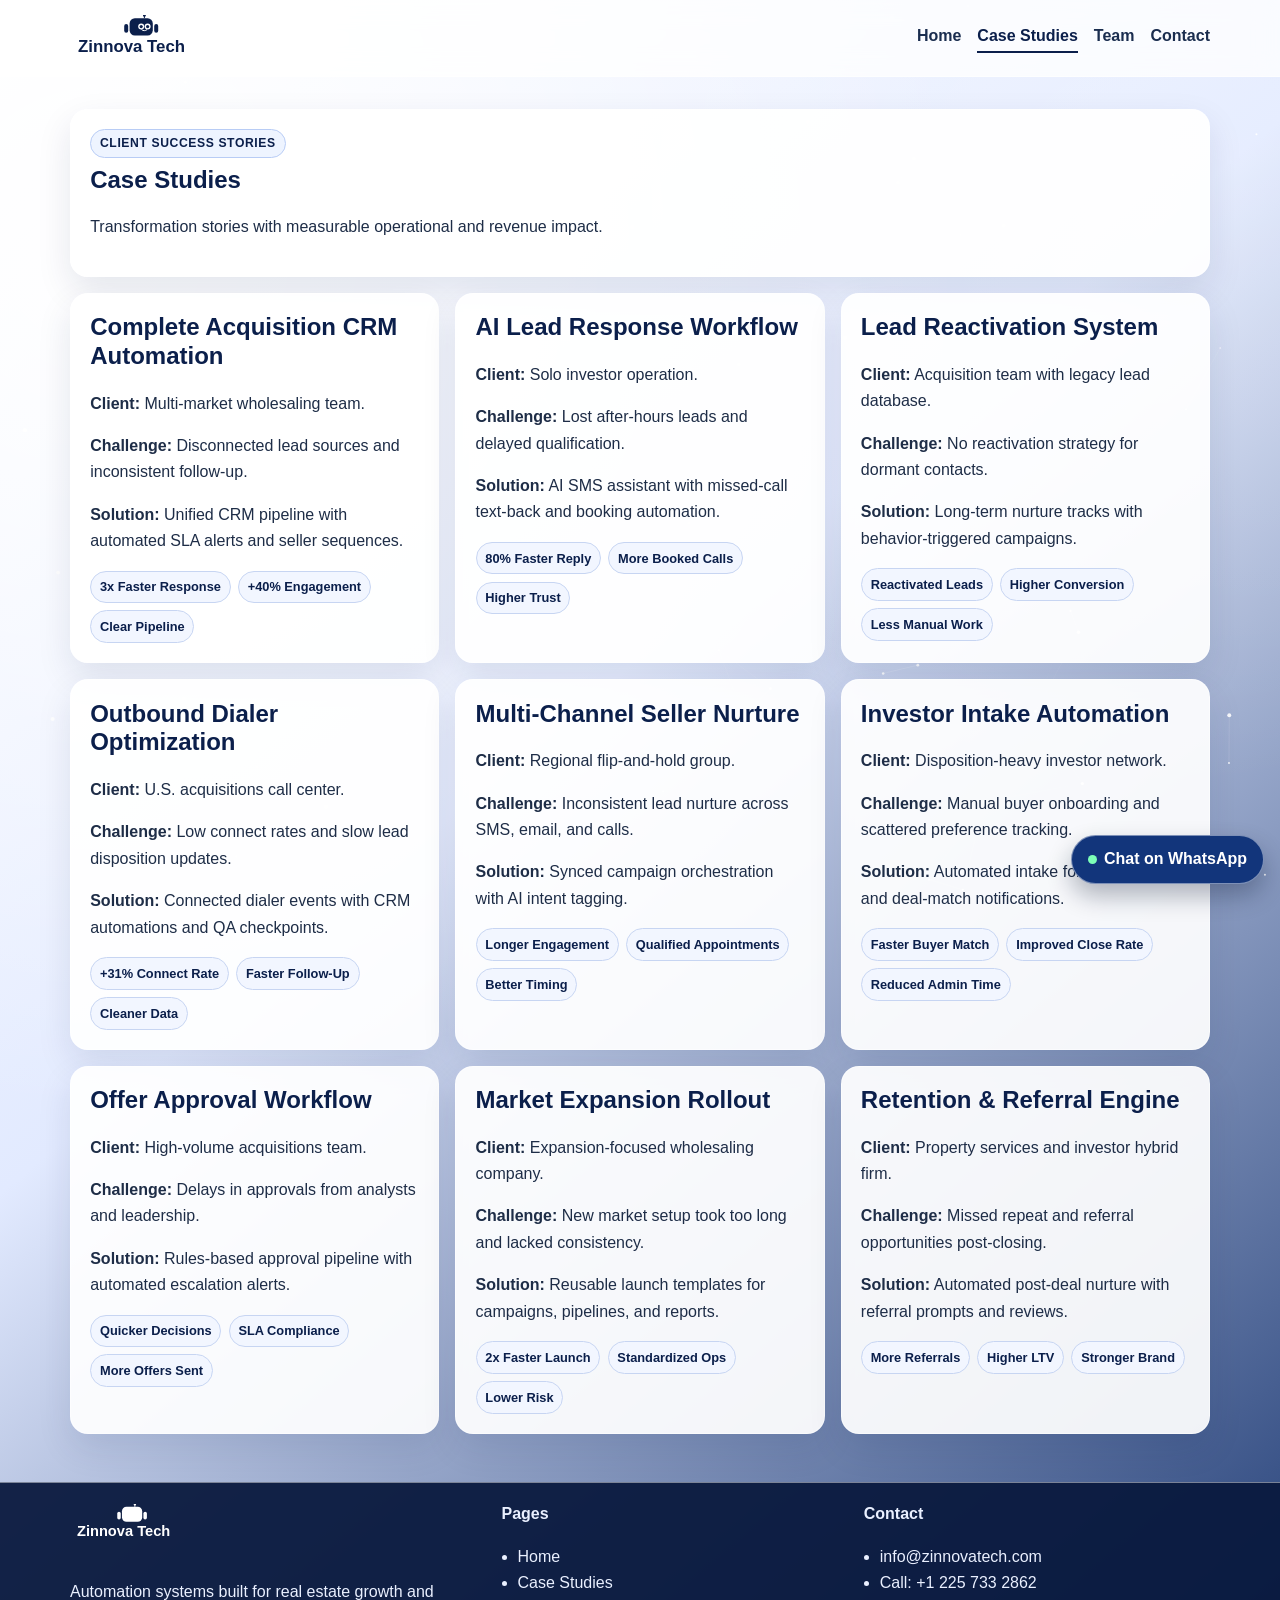
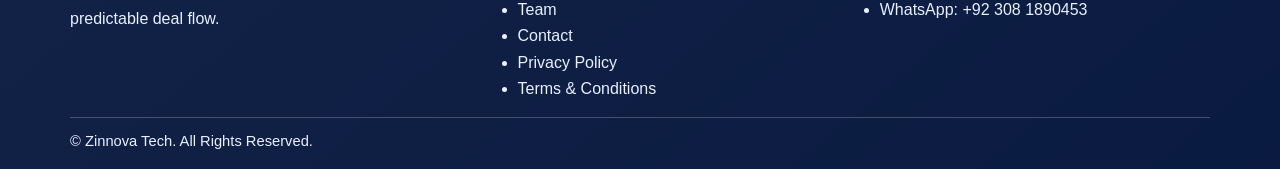
==== commit 98363761: "Add branded logo, expanded footer/legal pages, case studies, team profiles, and contact form" ====
--- a/case-studies.html
+++ b/case-studies.html
@@ -11,7 +11,9 @@
 
     <header class="site-header">
       <div class="container nav-wrap">
-        <a class="logo" href="index.html">Zinnova Tech</a>
+        <a class="logo" href="index.html" aria-label="Zinnova Tech Home">
+          <img src="assets/logo.svg" alt="Zinnova Tech logo" />
+        </a>
         <nav>
           <a href="index.html">Home</a>
           <a href="case-studies.html" class="active">Case Studies</a>
@@ -29,51 +31,41 @@
       </section>
 
       <section class="study-grid">
-        <article class="card animated-card delay-1">
-          <h2>Complete Acquisition CRM Automation</h2>
-          <p><strong>Client:</strong> Multi-market wholesaling team.</p>
-          <p><strong>Challenge:</strong> Disconnected lead sources and inconsistent follow-up.</p>
-          <p><strong>Solution:</strong> Unified CRM pipeline with automated SLA alerts and seller sequences.</p>
-          <div class="result-row"><span class="pill">3x Faster Response</span><span class="pill">+40% Engagement</span><span class="pill">Clear Pipeline</span></div>
-        </article>
-
-        <article class="card animated-card delay-2">
-          <h2>AI Lead Response Workflow</h2>
-          <p><strong>Client:</strong> Solo investor operation.</p>
-          <p><strong>Challenge:</strong> Lost after-hours leads and delayed qualification.</p>
-          <p><strong>Solution:</strong> AI SMS assistant with missed-call text-back and booking automation.</p>
-          <div class="result-row"><span class="pill">80% Faster Reply</span><span class="pill">More Booked Calls</span><span class="pill">Higher Trust</span></div>
-        </article>
-
-        <article class="card animated-card delay-3">
-          <h2>Lead Reactivation System</h2>
-          <p><strong>Client:</strong> Acquisition team with legacy lead database.</p>
-          <p><strong>Challenge:</strong> No reactivation strategy for dormant contacts.</p>
-          <p><strong>Solution:</strong> Long-term nurture tracks with behavior-triggered campaigns.</p>
-          <div class="result-row"><span class="pill">Reactivated Leads</span><span class="pill">Higher Conversion</span><span class="pill">Less Manual Work</span></div>
-        </article>
+        <article class="card animated-card delay-1"><h2>Complete Acquisition CRM Automation</h2><p><strong>Client:</strong> Multi-market wholesaling team.</p><p><strong>Challenge:</strong> Disconnected lead sources and inconsistent follow-up.</p><p><strong>Solution:</strong> Unified CRM pipeline with automated SLA alerts and seller sequences.</p><div class="result-row"><span class="pill">3x Faster Response</span><span class="pill">+40% Engagement</span><span class="pill">Clear Pipeline</span></div></article>
+        <article class="card animated-card delay-2"><h2>AI Lead Response Workflow</h2><p><strong>Client:</strong> Solo investor operation.</p><p><strong>Challenge:</strong> Lost after-hours leads and delayed qualification.</p><p><strong>Solution:</strong> AI SMS assistant with missed-call text-back and booking automation.</p><div class="result-row"><span class="pill">80% Faster Reply</span><span class="pill">More Booked Calls</span><span class="pill">Higher Trust</span></div></article>
+        <article class="card animated-card delay-3"><h2>Lead Reactivation System</h2><p><strong>Client:</strong> Acquisition team with legacy lead database.</p><p><strong>Challenge:</strong> No reactivation strategy for dormant contacts.</p><p><strong>Solution:</strong> Long-term nurture tracks with behavior-triggered campaigns.</p><div class="result-row"><span class="pill">Reactivated Leads</span><span class="pill">Higher Conversion</span><span class="pill">Less Manual Work</span></div></article>
+        <article class="card animated-card delay-1"><h2>Outbound Dialer Optimization</h2><p><strong>Client:</strong> U.S. acquisitions call center.</p><p><strong>Challenge:</strong> Low connect rates and slow lead disposition updates.</p><p><strong>Solution:</strong> Connected dialer events with CRM automations and QA checkpoints.</p><div class="result-row"><span class="pill">+31% Connect Rate</span><span class="pill">Faster Follow-Up</span><span class="pill">Cleaner Data</span></div></article>
+        <article class="card animated-card delay-2"><h2>Multi-Channel Seller Nurture</h2><p><strong>Client:</strong> Regional flip-and-hold group.</p><p><strong>Challenge:</strong> Inconsistent lead nurture across SMS, email, and calls.</p><p><strong>Solution:</strong> Synced campaign orchestration with AI intent tagging.</p><div class="result-row"><span class="pill">Longer Engagement</span><span class="pill">Qualified Appointments</span><span class="pill">Better Timing</span></div></article>
+        <article class="card animated-card delay-3"><h2>Investor Intake Automation</h2><p><strong>Client:</strong> Disposition-heavy investor network.</p><p><strong>Challenge:</strong> Manual buyer onboarding and scattered preference tracking.</p><p><strong>Solution:</strong> Automated intake forms, scoring, and deal-match notifications.</p><div class="result-row"><span class="pill">Faster Buyer Match</span><span class="pill">Improved Close Rate</span><span class="pill">Reduced Admin Time</span></div></article>
+        <article class="card animated-card delay-1"><h2>Offer Approval Workflow</h2><p><strong>Client:</strong> High-volume acquisitions team.</p><p><strong>Challenge:</strong> Delays in approvals from analysts and leadership.</p><p><strong>Solution:</strong> Rules-based approval pipeline with automated escalation alerts.</p><div class="result-row"><span class="pill">Quicker Decisions</span><span class="pill">SLA Compliance</span><span class="pill">More Offers Sent</span></div></article>
+        <article class="card animated-card delay-2"><h2>Market Expansion Rollout</h2><p><strong>Client:</strong> Expansion-focused wholesaling company.</p><p><strong>Challenge:</strong> New market setup took too long and lacked consistency.</p><p><strong>Solution:</strong> Reusable launch templates for campaigns, pipelines, and reports.</p><div class="result-row"><span class="pill">2x Faster Launch</span><span class="pill">Standardized Ops</span><span class="pill">Lower Risk</span></div></article>
+        <article class="card animated-card delay-3"><h2>Retention & Referral Engine</h2><p><strong>Client:</strong> Property services and investor hybrid firm.</p><p><strong>Challenge:</strong> Missed repeat and referral opportunities post-closing.</p><p><strong>Solution:</strong> Automated post-deal nurture with referral prompts and reviews.</p><div class="result-row"><span class="pill">More Referrals</span><span class="pill">Higher LTV</span><span class="pill">Stronger Brand</span></div></article>
       </section>
     </main>
 
     <footer class="site-footer">
       <div class="container footer-grid">
         <div>
-          <h4>Zinnova Tech</h4>
+          <img src="assets/logo.svg" alt="Zinnova Tech logo" class="footer-logo" />
           <p>Automation systems built for real estate growth and predictable deal flow.</p>
         </div>
         <div>
           <h4>Pages</h4>
           <ul>
             <li><a href="index.html">Home</a></li>
+            <li><a href="case-studies.html">Case Studies</a></li>
             <li><a href="team.html">Team</a></li>
             <li><a href="contact.html">Contact</a></li>
+            <li><a href="privacy-policy.html">Privacy Policy</a></li>
+            <li><a href="terms-and-conditions.html">Terms & Conditions</a></li>
           </ul>
         </div>
         <div>
           <h4>Contact</h4>
           <ul>
             <li><a href="mailto:info@zinnovatech.com">info@zinnovatech.com</a></li>
-            <li><a href="https://wa.me/923081890453" target="_blank" rel="noopener noreferrer">WhatsApp Chat</a></li>
+            <li><a href="tel:+12257332862">Call: +1 225 733 2862</a></li>
+            <li><a href="https://wa.me/923081890453" target="_blank" rel="noopener noreferrer">WhatsApp: +92 308 1890453</a></li>
           </ul>
         </div>
       </div>
--- a/styles.css
+++ b/styles.css
@@ -1,15 +1,12 @@
 :root {
   --navy: #0b1f4b;
-  --navy-deep: #07132f;
   --text: #10233f;
   --muted: #415472;
-  --card: rgba(255, 255, 255, 0.9);
-  --border: rgba(255, 255, 255, 0.45);
-}
-
-* {
-  box-sizing: border-box;
-}
+  --card: rgba(255, 255, 255, 0.92);
+  --border: rgba(255, 255, 255, 0.5);
+}
+
+* { box-sizing: border-box; }
 
 html,
 body {
@@ -24,9 +21,9 @@
   line-height: 1.65;
   min-height: 100vh;
   background:
-    radial-gradient(circle at 8% 14%, rgba(255, 255, 255, 0.9), transparent 45%),
+    radial-gradient(circle at 8% 14%, rgba(255, 255, 255, 0.92), transparent 45%),
     radial-gradient(circle at 90% 12%, rgba(255, 255, 255, 0.2), transparent 30%),
-    linear-gradient(140deg, #ffffff 0%, #dee7ff 44%, #17346f 100%);
+    linear-gradient(140deg, #ffffff 0%, #e2eaff 42%, #17346f 100%);
 }
 
 #particle-canvas {
@@ -36,41 +33,21 @@
   pointer-events: none;
 }
 
-.container {
-  width: min(1120px, calc(100% - 2rem));
-  margin-inline: auto;
-}
+.container { width: min(1140px, calc(100% - 2rem)); margin-inline: auto; }
 
 .site-header {
   position: sticky;
   top: 0;
   z-index: 50;
   border-bottom: 1px solid rgba(255, 255, 255, 0.5);
-  background: rgba(255, 255, 255, 0.74);
+  background: rgba(255, 255, 255, 0.76);
   backdrop-filter: blur(12px);
 }
 
-.nav-wrap {
-  min-height: 72px;
-  display: flex;
-  justify-content: space-between;
-  align-items: center;
-  gap: 1rem;
-}
-
-.logo {
-  text-decoration: none;
-  color: var(--navy);
-  font-weight: 800;
-  letter-spacing: 0.3px;
-}
-
-nav {
-  display: flex;
-  gap: 1rem;
-  flex-wrap: wrap;
-}
-
+.nav-wrap { min-height: 76px; display: flex; justify-content: space-between; align-items: center; gap: 1rem; }
+.logo img { height: 46px; width: auto; display: block; }
+
+nav { display: flex; gap: 1rem; flex-wrap: wrap; }
 nav a {
   text-decoration: none;
   color: #1a2d4f;
@@ -79,21 +56,11 @@
   border-bottom: 2px solid transparent;
   transition: 0.2s ease;
 }
-
 nav a:hover,
-nav a.active {
-  color: var(--navy);
-  border-color: var(--navy);
-}
-
-main {
-  padding: 2rem 0 3rem;
-}
-
-.section-gap {
-  display: grid;
-  gap: 1rem;
-}
+nav a.active { color: var(--navy); border-color: var(--navy); }
+
+main { padding: 2rem 0 3rem; }
+.section-gap { display: grid; gap: 1rem; }
 
 .card {
   border: 1px solid var(--border);
@@ -103,41 +70,14 @@
   box-shadow: 0 14px 35px rgba(11, 31, 75, 0.1);
 }
 
-.animated-card {
-  opacity: 0;
-  transform: translateY(12px);
-  animation: fadeUp 0.6s ease forwards;
-}
-
-.delay-1 {
-  animation-delay: 0.1s;
-}
-
-.delay-2 {
-  animation-delay: 0.2s;
-}
-
-.delay-3 {
-  animation-delay: 0.3s;
-}
-
-.delay-4 {
-  animation-delay: 0.4s;
-}
-
-h1,
-h2,
-h3,
-h4 {
-  margin-top: 0;
-  color: var(--navy);
-  line-height: 1.2;
-}
-
-p,
-li {
-  color: #1e2d47;
-}
+.animated-card { opacity: 0; transform: translateY(12px); animation: fadeUp 0.6s ease forwards; }
+.delay-1 { animation-delay: 0.1s; }
+.delay-2 { animation-delay: 0.2s; }
+.delay-3 { animation-delay: 0.3s; }
+.delay-4 { animation-delay: 0.4s; }
+
+h1,h2,h3,h4 { margin-top: 0; color: var(--navy); line-height: 1.2; }
+p,li,label { color: #1e2d47; }
 
 .eyebrow {
   display: inline-block;
@@ -153,13 +93,7 @@
   letter-spacing: 0.6px;
 }
 
-.button-row {
-  display: flex;
-  flex-wrap: wrap;
-  gap: 0.7rem;
-  margin-top: 1rem;
-}
-
+.button-row { display: flex; flex-wrap: wrap; gap: 0.7rem; margin-top: 1rem; }
 .btn {
   text-decoration: none;
   border: 1px solid #d2ddf5;
@@ -168,64 +102,36 @@
   border-radius: 12px;
   padding: 0.62rem 1rem;
   background: #f7faff;
-}
-
-.btn.primary {
-  background: var(--navy);
-  border-color: var(--navy);
-  color: #ffffff;
-}
-
-.hero-metrics,
-.study-grid,
-.team-grid,
-.contact-grid,
-.feature-grid,
-.footer-grid {
+  cursor: pointer;
+}
+.btn.primary { background: var(--navy); border-color: var(--navy); color: #ffffff; }
+
+.hero-metrics,.study-grid,.team-grid,.contact-grid,.feature-grid,.footer-grid { display: grid; gap: 1rem; }
+.hero-metrics { margin-top: 1rem; grid-template-columns: repeat(3, minmax(0, 1fr)); }
+.hero-metrics div { text-align: center; border: 1px solid #d7e2f8; border-radius: 12px; background: #f8faff; padding: 0.65rem; }
+.hero-metrics strong { display: block; color: var(--navy); }
+
+.feature-grid { grid-template-columns: repeat(2, minmax(0, 1fr)); }
+.study-grid { grid-template-columns: repeat(3, minmax(0, 1fr)); }
+.team-grid { grid-template-columns: repeat(2, minmax(0, 1fr)); }
+.team-grid-3 { grid-template-columns: repeat(3, minmax(0, 1fr)); }
+.contact-grid { grid-template-columns: 1fr 1fr; }
+
+.team-photo {
+  width: 100%;
+  height: 170px;
+  border-radius: 12px;
+  border: 1px dashed #8ba5d8;
+  background: linear-gradient(145deg, #f4f8ff, #e5edff);
   display: grid;
-  gap: 1rem;
-}
-
-.hero-metrics {
-  margin-top: 1rem;
-  grid-template-columns: repeat(3, minmax(0, 1fr));
-}
-
-.hero-metrics div {
-  text-align: center;
-  border: 1px solid #d7e2f8;
-  border-radius: 12px;
-  background: #f8faff;
-  padding: 0.65rem;
-}
-
-.hero-metrics strong {
-  display: block;
-  color: var(--navy);
-}
-
-.feature-grid {
-  grid-template-columns: repeat(2, minmax(0, 1fr));
-}
-
-.study-grid {
-  grid-template-columns: repeat(3, minmax(0, 1fr));
-}
-
-.team-grid {
-  grid-template-columns: repeat(2, minmax(0, 1fr));
-}
-
-.contact-grid {
-  grid-template-columns: 1.1fr 0.9fr;
-}
-
-.result-row {
-  display: flex;
-  flex-wrap: wrap;
-  gap: 0.45rem;
-}
-
+  place-items: center;
+  color: #2f4f89;
+  font-weight: 700;
+  margin-bottom: 0.8rem;
+}
+
+.role { color: var(--muted); font-weight: 700; margin-top: -0.15rem; }
+.result-row { display: flex; flex-wrap: wrap; gap: 0.45rem; }
 .pill {
   display: inline-block;
   border: 1px solid #c7d5f2;
@@ -237,55 +143,29 @@
   font-weight: 700;
 }
 
-.avatar {
-  width: 52px;
-  height: 52px;
-  border-radius: 50%;
-  background: linear-gradient(150deg, #14357c, #4c74c8);
-  display: grid;
-  place-items: center;
-  color: #fff;
-  font-weight: 800;
-  margin-bottom: 0.7rem;
-}
-
-.role {
-  margin-top: -0.1rem;
-  color: var(--muted);
-  font-weight: 700;
+.contact-form { display: grid; gap: 0.55rem; }
+.contact-form input,
+.contact-form textarea {
+  border: 1px solid #c8d7f5;
+  border-radius: 10px;
+  padding: 0.65rem 0.7rem;
+  font: inherit;
+  background: #fff;
 }
 
 .site-footer {
-  margin-top: 0.5rem;
   border-top: 1px solid rgba(255, 255, 255, 0.45);
-  background: rgba(11, 31, 75, 0.9);
+  background: rgba(10, 26, 63, 0.95);
   color: #eaf0ff;
 }
-
-.footer-grid {
-  padding: 1.2rem 0 0.8rem;
-  grid-template-columns: repeat(3, minmax(0, 1fr));
-}
-
-.site-footer h4,
-.site-footer p,
-.site-footer li,
-.site-footer a {
-  color: #eaf0ff;
-}
-
-.site-footer a {
-  text-decoration: none;
-}
-
-.site-footer ul {
-  margin: 0;
-  padding-left: 1rem;
-}
-
+.footer-logo { height: 40px; width: auto; filter: brightness(0) invert(1); margin-bottom: 0.7rem; }
+.footer-grid { padding: 1.3rem 0 0.9rem; grid-template-columns: 1.2fr 1fr 1fr; }
+.site-footer h4,.site-footer p,.site-footer li,.site-footer a { color: #eaf0ff; }
+.site-footer a { text-decoration: none; }
+.site-footer ul { margin: 0; padding-left: 1rem; }
 .footer-bottom {
   padding: 0.7rem 0 1rem;
-  border-top: 1px solid rgba(255, 255, 255, 0.24);
+  border-top: 1px solid rgba(255, 255, 255, 0.22);
   font-size: 0.92rem;
 }
 
@@ -303,7 +183,6 @@
   padding: 0.65rem 1rem;
   box-shadow: 0 12px 24px rgba(7, 20, 47, 0.3);
 }
-
 .dot {
   display: inline-block;
   width: 9px;
@@ -313,20 +192,9 @@
   background: #7dffb7;
 }
 
-@keyframes fadeUp {
-  to {
-    opacity: 1;
-    transform: translateY(0);
-  }
-}
-
-@media (max-width: 900px) {
-  .study-grid,
-  .feature-grid,
-  .team-grid,
-  .footer-grid,
-  .contact-grid,
-  .hero-metrics {
-    grid-template-columns: 1fr;
-  }
-}
+@keyframes fadeUp { to { opacity: 1; transform: translateY(0); } }
+
+@media (max-width: 980px) {
+  .study-grid,.feature-grid,.team-grid-3,.footer-grid,.contact-grid,.hero-metrics { grid-template-columns: 1fr; }
+  .logo img { height: 40px; }
+}
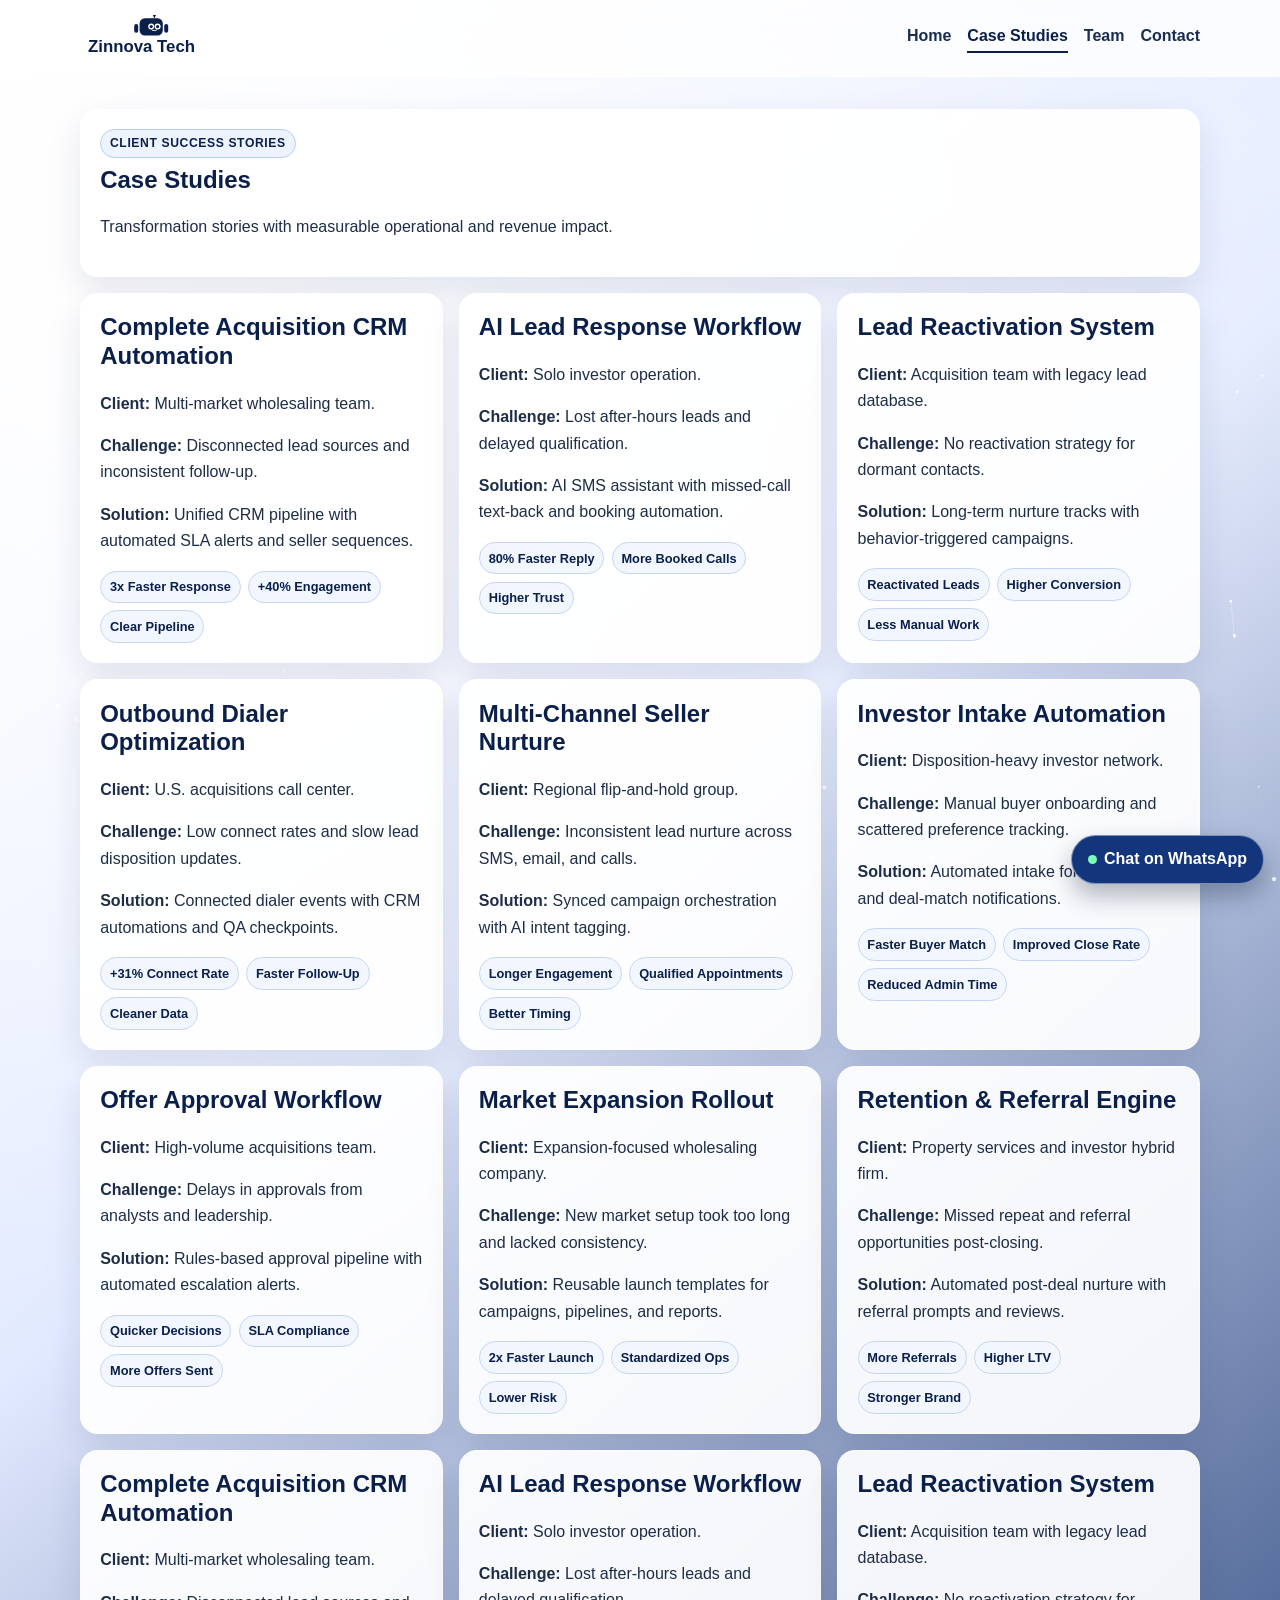
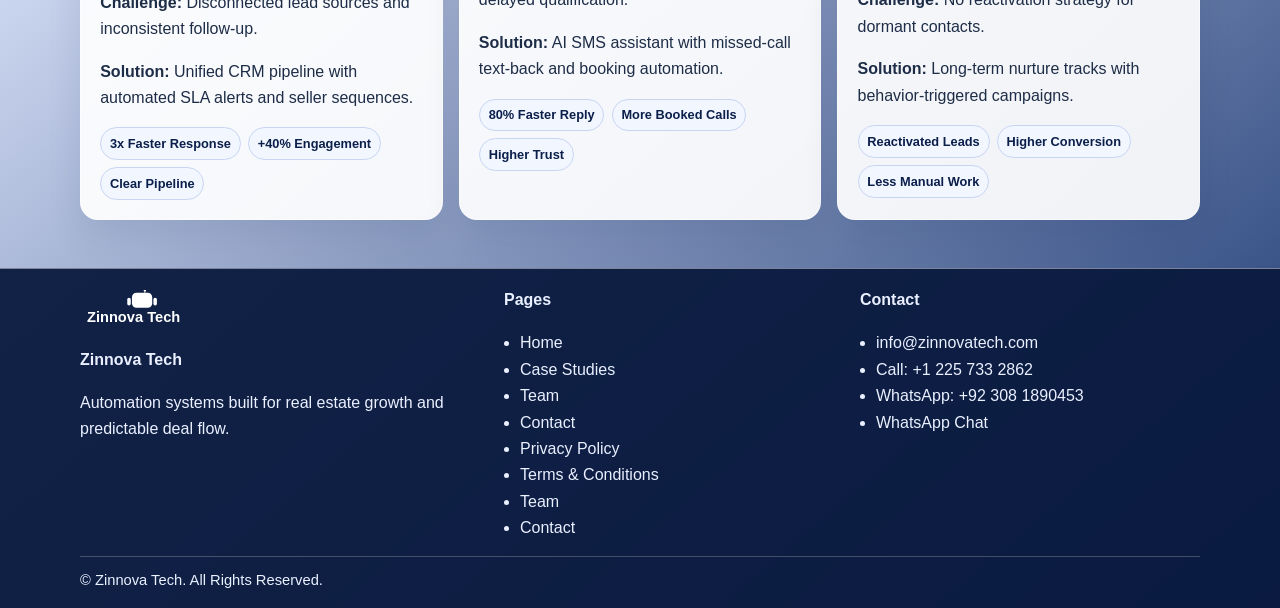
==== commit 077546fe: "Merge branch 'main' into codex/fix-page-functionality-and-design-dthgiq" ====
--- a/case-studies.html
+++ b/case-studies.html
@@ -40,6 +40,29 @@
         <article class="card animated-card delay-1"><h2>Offer Approval Workflow</h2><p><strong>Client:</strong> High-volume acquisitions team.</p><p><strong>Challenge:</strong> Delays in approvals from analysts and leadership.</p><p><strong>Solution:</strong> Rules-based approval pipeline with automated escalation alerts.</p><div class="result-row"><span class="pill">Quicker Decisions</span><span class="pill">SLA Compliance</span><span class="pill">More Offers Sent</span></div></article>
         <article class="card animated-card delay-2"><h2>Market Expansion Rollout</h2><p><strong>Client:</strong> Expansion-focused wholesaling company.</p><p><strong>Challenge:</strong> New market setup took too long and lacked consistency.</p><p><strong>Solution:</strong> Reusable launch templates for campaigns, pipelines, and reports.</p><div class="result-row"><span class="pill">2x Faster Launch</span><span class="pill">Standardized Ops</span><span class="pill">Lower Risk</span></div></article>
         <article class="card animated-card delay-3"><h2>Retention & Referral Engine</h2><p><strong>Client:</strong> Property services and investor hybrid firm.</p><p><strong>Challenge:</strong> Missed repeat and referral opportunities post-closing.</p><p><strong>Solution:</strong> Automated post-deal nurture with referral prompts and reviews.</p><div class="result-row"><span class="pill">More Referrals</span><span class="pill">Higher LTV</span><span class="pill">Stronger Brand</span></div></article>
+        <article class="card animated-card delay-1">
+          <h2>Complete Acquisition CRM Automation</h2>
+          <p><strong>Client:</strong> Multi-market wholesaling team.</p>
+          <p><strong>Challenge:</strong> Disconnected lead sources and inconsistent follow-up.</p>
+          <p><strong>Solution:</strong> Unified CRM pipeline with automated SLA alerts and seller sequences.</p>
+          <div class="result-row"><span class="pill">3x Faster Response</span><span class="pill">+40% Engagement</span><span class="pill">Clear Pipeline</span></div>
+        </article>
+
+        <article class="card animated-card delay-2">
+          <h2>AI Lead Response Workflow</h2>
+          <p><strong>Client:</strong> Solo investor operation.</p>
+          <p><strong>Challenge:</strong> Lost after-hours leads and delayed qualification.</p>
+          <p><strong>Solution:</strong> AI SMS assistant with missed-call text-back and booking automation.</p>
+          <div class="result-row"><span class="pill">80% Faster Reply</span><span class="pill">More Booked Calls</span><span class="pill">Higher Trust</span></div>
+        </article>
+
+        <article class="card animated-card delay-3">
+          <h2>Lead Reactivation System</h2>
+          <p><strong>Client:</strong> Acquisition team with legacy lead database.</p>
+          <p><strong>Challenge:</strong> No reactivation strategy for dormant contacts.</p>
+          <p><strong>Solution:</strong> Long-term nurture tracks with behavior-triggered campaigns.</p>
+          <div class="result-row"><span class="pill">Reactivated Leads</span><span class="pill">Higher Conversion</span><span class="pill">Less Manual Work</span></div>
+        </article>
       </section>
     </main>
 
@@ -47,6 +70,7 @@
       <div class="container footer-grid">
         <div>
           <img src="assets/logo.svg" alt="Zinnova Tech logo" class="footer-logo" />
+          <h4>Zinnova Tech</h4>
           <p>Automation systems built for real estate growth and predictable deal flow.</p>
         </div>
         <div>
@@ -58,6 +82,8 @@
             <li><a href="contact.html">Contact</a></li>
             <li><a href="privacy-policy.html">Privacy Policy</a></li>
             <li><a href="terms-and-conditions.html">Terms & Conditions</a></li>
+            <li><a href="team.html">Team</a></li>
+            <li><a href="contact.html">Contact</a></li>
           </ul>
         </div>
         <div>
@@ -66,6 +92,7 @@
             <li><a href="mailto:info@zinnovatech.com">info@zinnovatech.com</a></li>
             <li><a href="tel:+12257332862">Call: +1 225 733 2862</a></li>
             <li><a href="https://wa.me/923081890453" target="_blank" rel="noopener noreferrer">WhatsApp: +92 308 1890453</a></li>
+            <li><a href="https://wa.me/923081890453" target="_blank" rel="noopener noreferrer">WhatsApp Chat</a></li>
           </ul>
         </div>
       </div>
--- a/styles.css
+++ b/styles.css
@@ -7,6 +7,24 @@
 }
 
 * { box-sizing: border-box; }
+
+html,
+body {
+  margin: 0;
+  padding: 0;
+  overflow-x: hidden;
+}
+
+  --navy-deep: #07132f;
+  --text: #10233f;
+  --muted: #415472;
+  --card: rgba(255, 255, 255, 0.9);
+  --border: rgba(255, 255, 255, 0.45);
+}
+
+* {
+  box-sizing: border-box;
+}
 
 html,
 body {
@@ -24,6 +42,9 @@
     radial-gradient(circle at 8% 14%, rgba(255, 255, 255, 0.92), transparent 45%),
     radial-gradient(circle at 90% 12%, rgba(255, 255, 255, 0.2), transparent 30%),
     linear-gradient(140deg, #ffffff 0%, #e2eaff 42%, #17346f 100%);
+    radial-gradient(circle at 8% 14%, rgba(255, 255, 255, 0.9), transparent 45%),
+    radial-gradient(circle at 90% 12%, rgba(255, 255, 255, 0.2), transparent 30%),
+    linear-gradient(140deg, #ffffff 0%, #dee7ff 44%, #17346f 100%);
 }
 
 #particle-canvas {
@@ -34,6 +55,10 @@
 }
 
 .container { width: min(1140px, calc(100% - 2rem)); margin-inline: auto; }
+.container {
+  width: min(1120px, calc(100% - 2rem));
+  margin-inline: auto;
+}
 
 .site-header {
   position: sticky;
@@ -48,6 +73,31 @@
 .logo img { height: 46px; width: auto; display: block; }
 
 nav { display: flex; gap: 1rem; flex-wrap: wrap; }
+  background: rgba(255, 255, 255, 0.74);
+  backdrop-filter: blur(12px);
+}
+
+.nav-wrap {
+  min-height: 72px;
+  display: flex;
+  justify-content: space-between;
+  align-items: center;
+  gap: 1rem;
+}
+
+.logo {
+  text-decoration: none;
+  color: var(--navy);
+  font-weight: 800;
+  letter-spacing: 0.3px;
+}
+
+nav {
+  display: flex;
+  gap: 1rem;
+  flex-wrap: wrap;
+}
+
 nav a {
   text-decoration: none;
   color: #1a2d4f;
@@ -103,6 +153,39 @@
   padding: 0.62rem 1rem;
   background: #f7faff;
   cursor: pointer;
+}
+
+nav a:hover,
+nav a.active {
+  color: var(--navy);
+  border-color: var(--navy);
+}
+
+main {
+  padding: 2rem 0 3rem;
+}
+
+.section-gap {
+  display: grid;
+  gap: 1rem;
+}
+
+.card {
+  border: 1px solid var(--border);
+  border-radius: 18px;
+  padding: 1.2rem;
+  background: var(--card);
+  box-shadow: 0 14px 35px rgba(11, 31, 75, 0.1);
+}
+
+.animated-card {
+  opacity: 0;
+  transform: translateY(12px);
+  animation: fadeUp 0.6s ease forwards;
+}
+
+.delay-1 {
+  animation-delay: 0.1s;
 }
 .btn.primary { background: var(--navy); border-color: var(--navy); color: #ffffff; }
 
@@ -197,4 +280,220 @@
 @media (max-width: 980px) {
   .study-grid,.feature-grid,.team-grid-3,.footer-grid,.contact-grid,.hero-metrics { grid-template-columns: 1fr; }
   .logo img { height: 40px; }
-}
+.delay-2 {
+  animation-delay: 0.2s;
+}
+
+.delay-3 {
+  animation-delay: 0.3s;
+}
+
+.delay-4 {
+  animation-delay: 0.4s;
+}
+
+h1,
+h2,
+h3,
+h4 {
+  margin-top: 0;
+  color: var(--navy);
+  line-height: 1.2;
+}
+
+p,
+li {
+  color: #1e2d47;
+}
+
+.eyebrow {
+  display: inline-block;
+  margin-bottom: 0.5rem;
+  border: 1px solid #b8ccf5;
+  border-radius: 999px;
+  padding: 0.2rem 0.55rem;
+  background: #eef4ff;
+  color: var(--navy);
+  font-size: 0.76rem;
+  font-weight: 800;
+  text-transform: uppercase;
+  letter-spacing: 0.6px;
+}
+
+.button-row {
+  display: flex;
+  flex-wrap: wrap;
+  gap: 0.7rem;
+  margin-top: 1rem;
+}
+
+.btn {
+  text-decoration: none;
+  border: 1px solid #d2ddf5;
+  color: var(--navy);
+  font-weight: 700;
+  border-radius: 12px;
+  padding: 0.62rem 1rem;
+  background: #f7faff;
+}
+
+.btn.primary {
+  background: var(--navy);
+  border-color: var(--navy);
+  color: #ffffff;
+}
+
+.hero-metrics,
+.study-grid,
+.team-grid,
+.contact-grid,
+.feature-grid,
+.footer-grid {
+  display: grid;
+  gap: 1rem;
+}
+
+.hero-metrics {
+  margin-top: 1rem;
+  grid-template-columns: repeat(3, minmax(0, 1fr));
+}
+
+.hero-metrics div {
+  text-align: center;
+  border: 1px solid #d7e2f8;
+  border-radius: 12px;
+  background: #f8faff;
+  padding: 0.65rem;
+}
+
+.hero-metrics strong {
+  display: block;
+  color: var(--navy);
+}
+
+.feature-grid {
+  grid-template-columns: repeat(2, minmax(0, 1fr));
+}
+
+.study-grid {
+  grid-template-columns: repeat(3, minmax(0, 1fr));
+}
+
+.team-grid {
+  grid-template-columns: repeat(2, minmax(0, 1fr));
+}
+
+.contact-grid {
+  grid-template-columns: 1.1fr 0.9fr;
+}
+
+.result-row {
+  display: flex;
+  flex-wrap: wrap;
+  gap: 0.45rem;
+}
+
+.pill {
+  display: inline-block;
+  border: 1px solid #c7d5f2;
+  background: #f2f6ff;
+  color: var(--navy);
+  border-radius: 999px;
+  padding: 0.3rem 0.55rem;
+  font-size: 0.8rem;
+  font-weight: 700;
+}
+
+.avatar {
+  width: 52px;
+  height: 52px;
+  border-radius: 50%;
+  background: linear-gradient(150deg, #14357c, #4c74c8);
+  display: grid;
+  place-items: center;
+  color: #fff;
+  font-weight: 800;
+  margin-bottom: 0.7rem;
+}
+
+.role {
+  margin-top: -0.1rem;
+  color: var(--muted);
+  font-weight: 700;
+}
+
+.site-footer {
+  margin-top: 0.5rem;
+  border-top: 1px solid rgba(255, 255, 255, 0.45);
+  background: rgba(11, 31, 75, 0.9);
+  color: #eaf0ff;
+}
+
+.footer-grid {
+  padding: 1.2rem 0 0.8rem;
+  grid-template-columns: repeat(3, minmax(0, 1fr));
+}
+
+.site-footer h4,
+.site-footer p,
+.site-footer li,
+.site-footer a {
+  color: #eaf0ff;
+}
+
+.site-footer a {
+  text-decoration: none;
+}
+
+.site-footer ul {
+  margin: 0;
+  padding-left: 1rem;
+}
+
+.footer-bottom {
+  padding: 0.7rem 0 1rem;
+  border-top: 1px solid rgba(255, 255, 255, 0.24);
+  font-size: 0.92rem;
+}
+
+.whatsapp-widget {
+  position: fixed;
+  right: 1rem;
+  bottom: 1rem;
+  z-index: 45;
+  text-decoration: none;
+  color: #fff;
+  background: #12357b;
+  border: 1px solid rgba(255, 255, 255, 0.45);
+  border-radius: 999px;
+  font-weight: 700;
+  padding: 0.65rem 1rem;
+  box-shadow: 0 12px 24px rgba(7, 20, 47, 0.3);
+}
+
+.dot {
+  display: inline-block;
+  width: 9px;
+  height: 9px;
+  border-radius: 50%;
+  margin-right: 0.45rem;
+  background: #7dffb7;
+}
+
+@keyframes fadeUp {
+  to {
+    opacity: 1;
+    transform: translateY(0);
+  }
+}
+
+@media (max-width: 900px) {
+  .study-grid,
+  .feature-grid,
+  .team-grid,
+  .footer-grid,
+  .contact-grid,
+  .hero-metrics {
+    grid-template-columns: 1fr;
+  }
+}
